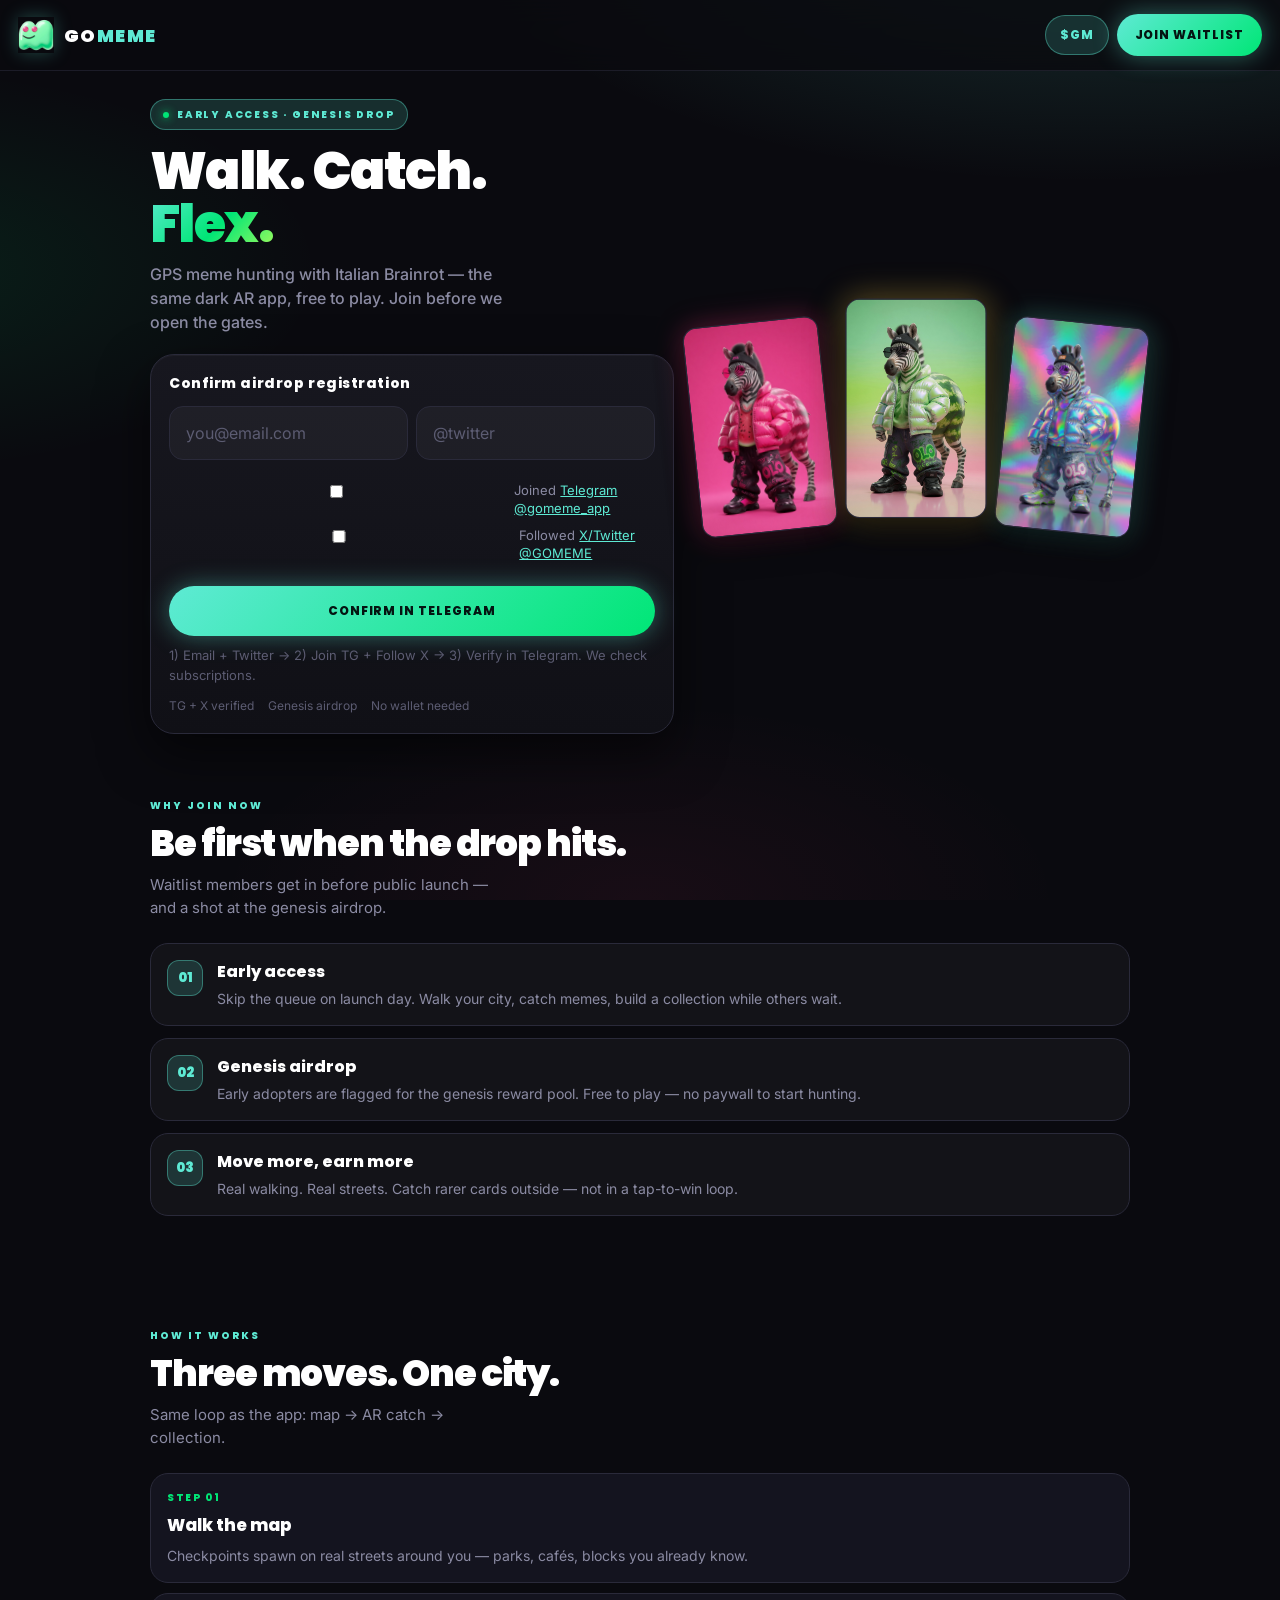
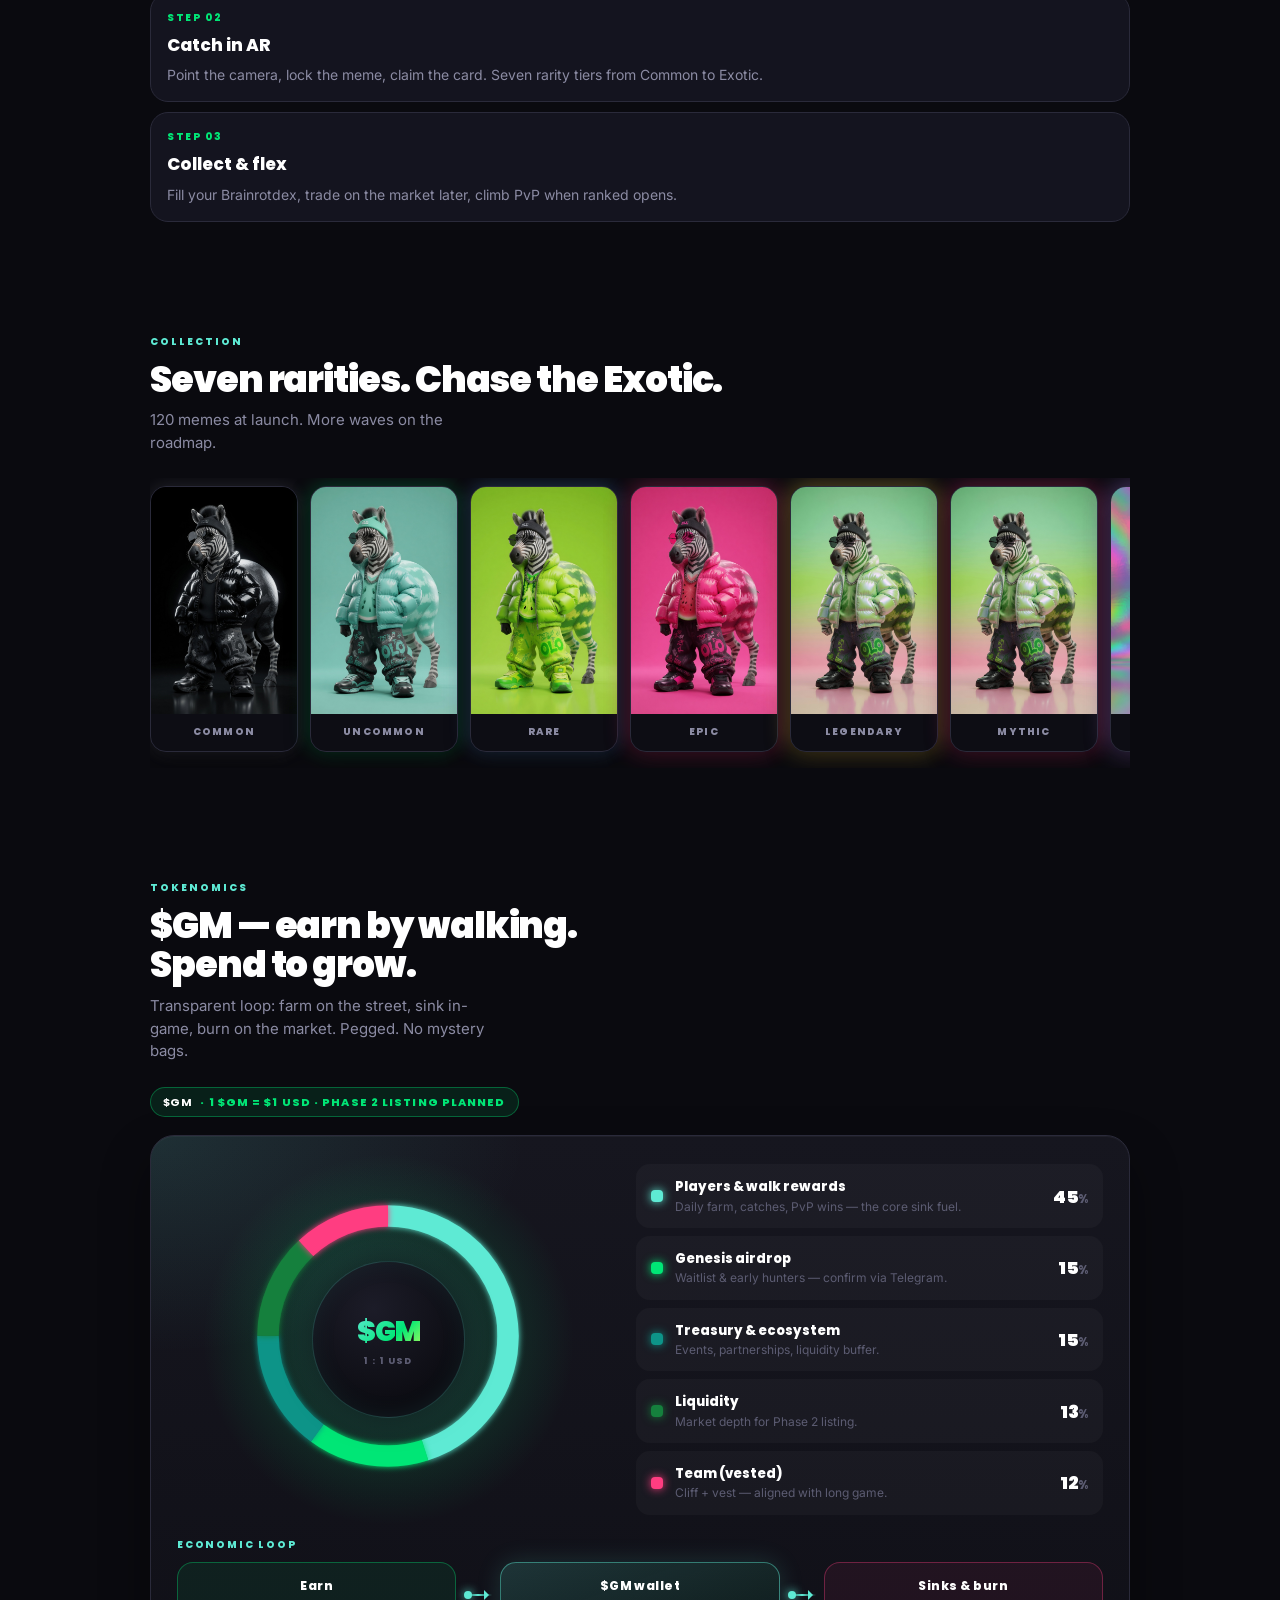
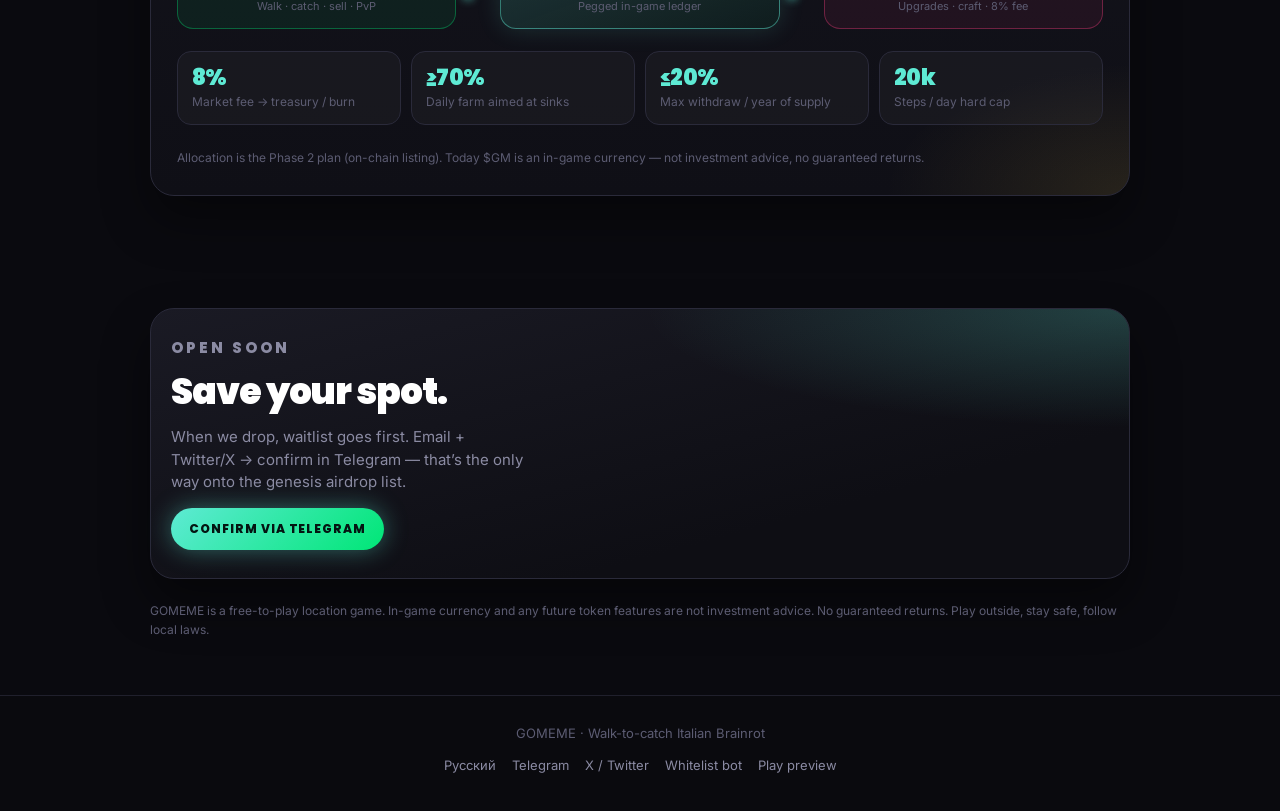
==== index.html @ 0550caac "Tokenomics section: $GM donut + earn→burn flow animations." ====
<!DOCTYPE html>
<html lang="en">
<head>
  <meta charset="UTF-8" />
  <meta name="viewport" content="width=device-width, initial-scale=1, viewport-fit=cover" />
  <title>GOMEME — Early Access Waitlist</title>
  <meta name="description" content="Walk your city. Catch Italian Brainrot memes in AR. Join the GOMEME waitlist for early access and the genesis airdrop." />
  <meta property="og:title" content="GOMEME — Early Access Waitlist" />
  <meta property="og:description" content="GPS meme hunting. Free to play. Join the waitlist before drop." />
  <meta property="og:type" content="website" />
  <meta name="theme-color" content="#0A0A0F" />
  <link rel="icon" href="official/favicon.ico?v=10" sizes="any" />
  <link rel="icon" type="image/png" href="official/favicon-192.png?v=10" sizes="192x192" />
  <link rel="apple-touch-icon" href="official/apple-touch-icon.png?v=10" sizes="180x180" />
  <link rel="preconnect" href="https://fonts.googleapis.com" />
  <link rel="preconnect" href="https://fonts.gstatic.com" crossorigin />
  <link href="https://fonts.googleapis.com/css2?family=Poppins:wght@600;700;800;900&family=Inter:wght@400;500;600;700&display=swap" rel="stylesheet" />
  <style>
    :root {
      --bg: #0a0a0f;
      --bg-elev: #131318;
      --card: #14141f;
      --border: #2a2a3a;
      --text: #ffffff;
      --muted: #8b8ba3;
      --dim: #5c5c72;
      --mint: #5eead4;
      --mint-soft: rgba(94, 234, 212, 0.16);
      --mint-line: rgba(94, 234, 212, 0.38);
      --lime: #00e676;
      --pink: #ff3d81; /* только мелкий акцент, не UI */
      --gold: #ffd24a;
      --lime-bright: #b2ff59;
      --font-display: "Poppins", system-ui, sans-serif;
      --font: "Inter", system-ui, sans-serif;
      --radius: 18px;
      --radius-lg: 24px;
      --safe-b: env(safe-area-inset-bottom, 0px);
    }

    *, *::before, *::after { box-sizing: border-box; margin: 0; padding: 0; }
    html { scroll-behavior: smooth; }
    body {
      font-family: var(--font);
      background: var(--bg);
      color: var(--text);
      line-height: 1.5;
      -webkit-font-smoothing: antialiased;
      overflow-x: hidden;
      min-height: 100svh;
    }
    a { color: inherit; text-decoration: none; }
    img { display: block; max-width: 100%; }
    button, input { font: inherit; }

    /* ambient app glow — как в map/reveal */
    .atmosphere {
      position: fixed;
      inset: 0;
      z-index: 0;
      pointer-events: none;
      background:
        radial-gradient(ellipse 90% 55% at 85% -10%, rgba(94, 234, 212, 0.18), transparent 55%),
        radial-gradient(ellipse 70% 45% at -10% 30%, rgba(0, 230, 118, 0.10), transparent 50%),
        radial-gradient(ellipse 60% 40% at 50% 100%, rgba(255, 61, 129, 0.06), transparent 55%),
        var(--bg);
    }
    .wrap { position: relative; z-index: 1; }

    /* —— Nav (app HUD) —— */
    .nav {
      position: sticky;
      top: 0;
      z-index: 40;
      display: flex;
      align-items: center;
      justify-content: space-between;
      gap: 12px;
      padding: 14px 18px;
      padding-top: max(14px, env(safe-area-inset-top));
      background: rgba(10, 10, 15, 0.82);
      backdrop-filter: blur(16px);
      -webkit-backdrop-filter: blur(16px);
      border-bottom: 1px solid rgba(42, 42, 58, 0.6);
    }
    .brand {
      display: flex;
      align-items: center;
      gap: 10px;
      min-width: 0;
    }
    .brand img {
      width: 36px;
      height: 36px;
      /* organic mascot — no rounded-rect plate / black frame */
      border-radius: 0;
      background: transparent;
      box-shadow: 0 0 18px rgba(94, 234, 212, 0.28);
    }
    .brand-name {
      font-family: var(--font-display);
      font-weight: 900;
      font-size: 18px;
      letter-spacing: 0.08em;
      text-transform: uppercase;
    }
    .brand-name span { color: var(--mint); }
    .btn {
      display: inline-flex;
      align-items: center;
      justify-content: center;
      font-family: var(--font-display);
      font-weight: 800;
      font-size: 12px;
      letter-spacing: 0.08em;
      text-transform: uppercase;
      color: #041512;
      background: linear-gradient(135deg, #5eead4 0%, #00e676 100%);
      border: 0;
      border-radius: 999px;
      padding: 12px 18px;
      white-space: nowrap;
      cursor: pointer;
      box-shadow: 0 0 24px rgba(94, 234, 212, 0.4);
      transition: transform 0.2s ease, filter 0.2s ease, box-shadow 0.2s ease;
    }
    .btn:hover { transform: translateY(-1px); filter: brightness(1.06); box-shadow: 0 0 32px rgba(94, 234, 212, 0.55); }
    .btn:disabled { opacity: 0.55; cursor: wait; transform: none; }
    .btn-ghost {
      background: var(--mint-soft);
      color: var(--mint);
      border: 1px solid var(--mint-line);
      box-shadow: none;
    }

    /* —— Hero —— */
    .hero {
      width: min(720px, calc(100% - 32px));
      margin: 0 auto;
      padding: 28px 0 8px;
      display: grid;
      gap: 22px;
    }
    .chip {
      display: inline-flex;
      align-items: center;
      gap: 8px;
      width: fit-content;
      font-family: var(--font-display);
      font-size: 10px;
      font-weight: 800;
      letter-spacing: 0.18em;
      text-transform: uppercase;
      color: var(--mint);
      background: var(--mint-soft);
      border: 1px solid var(--mint-line);
      border-radius: 999px;
      padding: 7px 12px;
    }
    .chip::before {
      content: "";
      width: 6px;
      height: 6px;
      border-radius: 50%;
      background: var(--lime);
      box-shadow: 0 0 8px var(--lime);
    }
    .hero h1 {
      font-family: var(--font-display);
      font-weight: 900;
      font-size: clamp(34px, 9vw, 52px);
      line-height: 1.02;
      letter-spacing: -0.03em;
    }
    .hero h1 em {
      font-style: normal;
      background: linear-gradient(135deg, #5eead4, #00e676 55%, #b2ff59);
      -webkit-background-clip: text;
      background-clip: text;
      color: transparent;
    }
    .hero-lead {
      color: var(--muted);
      font-size: 16px;
      max-width: 36ch;
      font-weight: 500;
    }

    /* waitlist sheet — как модалка в приложении */
    .sheet {
      background: linear-gradient(180deg, #17171f 0%, #101016 100%);
      border: 1px solid var(--border);
      border-radius: var(--radius-lg);
      padding: 18px;
      box-shadow:
        0 20px 50px rgba(0, 0, 0, 0.55),
        inset 0 1px 0 rgba(255, 255, 255, 0.04);
    }
    .sheet-title {
      font-family: var(--font-display);
      font-weight: 800;
      font-size: 14px;
      letter-spacing: 0.04em;
      margin-bottom: 12px;
    }
    .waitlist { display: grid; gap: 10px; }
    .waitlist-row {
      display: grid;
      grid-template-columns: 1fr auto;
      gap: 8px;
    }
    .waitlist input {
      width: 100%;
      background: rgba(255, 255, 255, 0.04);
      border: 1px solid var(--border);
      color: var(--text);
      border-radius: 14px;
      padding: 14px 16px;
      outline: 0;
      transition: border-color 0.2s ease, background 0.2s ease;
    }
    .waitlist input::placeholder { color: var(--dim); }
    .waitlist input:focus {
      border-color: var(--mint-line);
      background: rgba(94, 234, 212, 0.06);
    }
    .extra-fields {
      display: grid;
      grid-template-columns: 1fr 1fr;
      gap: 8px;
    }
    .waitlist-meta {
      display: flex;
      flex-wrap: wrap;
      gap: 10px 14px;
      font-size: 12px;
      color: var(--dim);
      margin-top: 2px;
    }
    .waitlist-meta strong { color: var(--text); font-weight: 700; }
    .waitlist-note {
      font-size: 13px;
      color: var(--dim);
      min-height: 1.2em;
    }
    .waitlist-note.ok { color: var(--lime); }
    .waitlist-note.err { color: #ff6b8a; }

    /* floating rarity cards — визуальный якорь продукта */
    .fan {
      display: grid;
      grid-template-columns: repeat(3, 1fr);
      gap: 10px;
      margin-top: 6px;
      perspective: 900px;
    }
    .fan figure {
      margin: 0;
      border-radius: 14px;
      overflow: hidden;
      background: var(--card);
      border: 1px solid var(--border);
      transform-origin: center bottom;
      animation: floatCard 5.5s ease-in-out infinite;
    }
    .fan figure:nth-child(1) {
      transform: rotate(-6deg) translateY(10px);
      box-shadow: 0 12px 28px rgba(0, 0, 0, 0.5), 0 0 28px rgba(255, 61, 129, 0.35);
      animation-delay: 0s;
    }
    .fan figure:nth-child(2) {
      transform: rotate(0deg) translateY(-4px) scale(1.04);
      z-index: 2;
      box-shadow: 0 16px 36px rgba(0, 0, 0, 0.55), 0 0 32px rgba(255, 210, 74, 0.4);
      animation-delay: 0.4s;
    }
    .fan figure:nth-child(3) {
      transform: rotate(6deg) translateY(10px);
      box-shadow: 0 12px 28px rgba(0, 0, 0, 0.5), 0 0 28px rgba(94, 234, 212, 0.3);
      animation-delay: 0.8s;
    }
    .fan img { width: 100%; aspect-ratio: 9 / 14; object-fit: cover; }
    @keyframes floatCard {
      0%, 100% { translate: 0 0; }
      50% { translate: 0 -6px; }
    }

    /* —— Sections —— */
    .section {
      width: min(720px, calc(100% - 32px));
      margin: 0 auto;
      padding: 56px 0;
    }
    .section-label {
      font-family: var(--font-display);
      font-size: 10px;
      font-weight: 800;
      letter-spacing: 0.2em;
      text-transform: uppercase;
      color: var(--mint);
      margin-bottom: 12px;
    }
    .section h2 {
      font-family: var(--font-display);
      font-weight: 900;
      font-size: clamp(26px, 6.5vw, 36px);
      letter-spacing: -0.03em;
      line-height: 1.08;
      margin-bottom: 10px;
    }
    .section-lead {
      color: var(--muted);
      font-size: 15px;
      max-width: 40ch;
      margin-bottom: 24px;
    }

    .tiles {
      display: grid;
      gap: 12px;
    }
    .tile {
      display: grid;
      grid-template-columns: auto 1fr;
      gap: 14px;
      align-items: start;
      padding: 16px;
      background: var(--bg-elev);
      border: 1px solid var(--border);
      border-radius: var(--radius);
      opacity: 0;
      transform: translateY(14px);
      transition: opacity 0.55s ease, transform 0.55s ease;
    }
    .tile.in { opacity: 1; transform: none; }
    .tile-n {
      width: 36px;
      height: 36px;
      border-radius: 12px;
      display: grid;
      place-items: center;
      font-family: var(--font-display);
      font-weight: 900;
      font-size: 13px;
      color: var(--mint);
      background: var(--mint-soft);
      border: 1px solid var(--mint-line);
    }
    .tile h3 {
      font-family: var(--font-display);
      font-size: 16px;
      font-weight: 800;
      margin-bottom: 4px;
    }
    .tile p { color: var(--muted); font-size: 14px; }

    .loop {
      display: grid;
      gap: 10px;
    }
    .loop-step {
      padding: 16px;
      background: var(--card);
      border: 1px solid var(--border);
      border-radius: var(--radius);
    }
    .loop-step .n {
      display: block;
      font-family: var(--font-display);
      font-size: 10px;
      font-weight: 800;
      letter-spacing: 0.16em;
      text-transform: uppercase;
      color: var(--lime);
      margin-bottom: 8px;
    }
    .loop-step h3 {
      font-family: var(--font-display);
      font-size: 17px;
      font-weight: 800;
      margin-bottom: 6px;
    }
    .loop-step p { color: var(--muted); font-size: 14px; }

    .rarity {
      display: flex;
      gap: 12px;
      overflow-x: auto;
      scroll-snap-type: x mandatory;
      padding: 8px 2px 16px;
      -webkit-overflow-scrolling: touch;
      scrollbar-width: none;
    }
    .rarity::-webkit-scrollbar { display: none; }
    .rarity figure {
      flex: 0 0 148px;
      margin: 0;
      scroll-snap-align: start;
      border-radius: 16px;
      overflow: hidden;
      background: var(--card);
      border: 1px solid var(--border);
    }
    .rarity figure[data-r="common"] { box-shadow: 0 10px 24px rgba(0,0,0,0.4), 0 0 18px rgba(160,160,175,0.2); }
    .rarity figure[data-r="uncommon"] { box-shadow: 0 10px 24px rgba(0,0,0,0.4), 0 0 20px rgba(0,230,118,0.28); }
    .rarity figure[data-r="rare"] { box-shadow: 0 10px 24px rgba(0,0,0,0.4), 0 0 20px rgba(96,165,250,0.3); }
    .rarity figure[data-r="epic"] { box-shadow: 0 10px 24px rgba(0,0,0,0.4), 0 0 24px rgba(255,61,129,0.4); }
    .rarity figure[data-r="legendary"] { box-shadow: 0 10px 24px rgba(0,0,0,0.4), 0 0 24px rgba(255,210,74,0.42); }
    .rarity figure[data-r="mythic"] { box-shadow: 0 10px 24px rgba(0,0,0,0.4), 0 0 24px rgba(255,61,129,0.4); }
    .rarity figure[data-r="exotic"] { box-shadow: 0 10px 24px rgba(0,0,0,0.4), 0 0 26px rgba(192,132,252,0.45); }
    .rarity img { width: 100%; aspect-ratio: 9 / 14; object-fit: cover; }
    .rarity figcaption {
      text-align: center;
      padding: 10px 8px 12px;
      font-family: var(--font-display);
      font-size: 10px;
      font-weight: 800;
      letter-spacing: 0.12em;
      text-transform: uppercase;
      color: var(--muted);
      background: rgba(0, 0, 0, 0.35);
    }

    /* —— Tokenomics —— */
    .tk-peg {
      display: inline-flex; align-items: center; gap: 8px;
      font-family: var(--font-display); font-size: 11px; font-weight: 800;
      letter-spacing: 0.1em; text-transform: uppercase;
      color: var(--lime); background: rgba(0, 230, 118, 0.1);
      border: 1px solid rgba(0, 230, 118, 0.35); border-radius: 999px;
      padding: 6px 12px; margin-bottom: 18px;
    }
    .tk-peg strong { color: var(--text); letter-spacing: 0.04em; }
    .tk-board {
      display: grid; gap: 22px;
      padding: 22px 18px;
      background:
        radial-gradient(ellipse 70% 60% at 0% 0%, rgba(94, 234, 212, 0.12), transparent 55%),
        radial-gradient(ellipse 50% 40% at 100% 100%, rgba(255, 210, 74, 0.1), transparent 50%),
        linear-gradient(180deg, #16161f 0%, #0f0f16 100%);
      border: 1px solid var(--border); border-radius: var(--radius-lg);
      box-shadow: 0 24px 48px rgba(0,0,0,0.4), inset 0 1px 0 rgba(255,255,255,0.04);
      overflow: visible;
    }
    .tk-split {
      display: grid; gap: 28px; align-items: center;
    }
    .tk-donut-wrap {
      position: relative; width: min(320px, 78vw); aspect-ratio: 1;
      margin: 0 auto; overflow: visible;
    }
    /* Круглое свечение — не CSS filter (он даёт квадратный bbox) */
    .tk-donut-wrap::before {
      content: "";
      position: absolute;
      inset: -8%;
      border-radius: 50%;
      background: radial-gradient(circle, rgba(94, 234, 212, 0.28) 0%, rgba(0, 230, 118, 0.12) 42%, transparent 70%);
      pointer-events: none; z-index: 0;
    }
    .tk-donut-wrap svg {
      position: relative; z-index: 1;
      width: 100%; height: 100%;
      transform: rotate(-90deg);
      overflow: visible;
    }
    .tk-ring {
      fill: none; stroke-width: 16; stroke-linecap: butt;
      stroke-dasharray: 0 565.5;
      transition: stroke-dasharray 1.1s cubic-bezier(0.22, 1, 0.36, 1), stroke-dashoffset 1.1s cubic-bezier(0.22, 1, 0.36, 1), opacity 0.25s ease;
    }
    .tk-board.in .tk-ring { /* filled via JS */ }
    .tk-track { fill: none; stroke: rgba(255,255,255,0.06); stroke-width: 16; }
    .tk-hub {
      position: absolute; inset: 26%;
      z-index: 2;
      display: grid; place-items: center; text-align: center;
      border-radius: 50%;
      background: radial-gradient(circle at 40% 30%, #1c1c28, #0c0c12 70%);
      border: 1px solid rgba(94, 234, 212, 0.22);
      box-shadow: inset 0 0 24px rgba(94, 234, 212, 0.08), 0 0 32px rgba(0,0,0,0.45);
      animation: tkPulse 3.2s ease-in-out infinite;
    }
    .tk-hub .sym {
      font-family: var(--font-display); font-weight: 900; font-size: 28px;
      letter-spacing: -0.03em;
      background: linear-gradient(135deg, #5eead4, #00e676 60%, #b2ff59);
      -webkit-background-clip: text; background-clip: text; color: transparent;
    }
    .tk-hub .sub {
      font-family: var(--font-display); font-size: 9px; font-weight: 800;
      letter-spacing: 0.16em; text-transform: uppercase; color: var(--dim); margin-top: 2px;
    }
    @keyframes tkPulse {
      0%, 100% { box-shadow: inset 0 0 24px rgba(94, 234, 212, 0.08), 0 0 28px rgba(94, 234, 212, 0.12); }
      50% { box-shadow: inset 0 0 28px rgba(94, 234, 212, 0.14), 0 0 40px rgba(94, 234, 212, 0.28); }
    }
    .tk-legend { list-style: none; display: grid; gap: 8px; margin: 0; padding: 0; }
    .tk-leg {
      display: grid; grid-template-columns: 12px 1fr auto; gap: 12px; align-items: center;
      padding: 12px 14px; border-radius: 14px;
      background: rgba(255,255,255,0.03); border: 1px solid transparent;
      cursor: default; opacity: 0; transform: translateX(12px);
      transition: opacity 0.5s ease, transform 0.5s ease, border-color 0.2s ease, background 0.2s ease;
    }
    .tk-board.in .tk-leg { opacity: 1; transform: none; }
    .tk-leg:hover, .tk-leg.active {
      background: rgba(94, 234, 212, 0.06); border-color: rgba(94, 234, 212, 0.25);
    }
    .tk-dot { width: 12px; height: 12px; border-radius: 4px; box-shadow: 0 0 10px currentColor; }
    .tk-leg h4 {
      font-family: var(--font-display); font-size: 13px; font-weight: 800; margin: 0 0 2px;
    }
    .tk-leg p { margin: 0; font-size: 12px; color: var(--dim); line-height: 1.35; }
    .tk-pct {
      font-family: var(--font-display); font-weight: 900; font-size: 18px;
      letter-spacing: -0.02em; color: var(--text); min-width: 3.2ch; text-align: right;
    }
    .tk-pct span { color: var(--dim); font-size: 12px; font-weight: 700; }

    .tk-flow {
      display: grid; gap: 10px;
      opacity: 0; transform: translateY(16px);
      transition: opacity 0.6s ease 0.15s, transform 0.6s ease 0.15s;
    }
    .tk-board.in .tk-flow { opacity: 1; transform: none; }
    .tk-flow-label {
      font-family: var(--font-display); font-size: 10px; font-weight: 800;
      letter-spacing: 0.18em; text-transform: uppercase; color: var(--mint);
    }
    .tk-pipeline {
      display: grid; grid-template-columns: 1fr auto 1fr auto 1fr; gap: 8px; align-items: stretch;
    }
    .tk-node {
      position: relative; overflow: hidden;
      padding: 14px 12px; border-radius: 16px; text-align: center;
      background: rgba(255,255,255,0.03); border: 1px solid var(--border);
    }
    .tk-node.earn { border-color: rgba(0, 230, 118, 0.35); background: rgba(0, 230, 118, 0.07); }
    .tk-node.token {
      border-color: rgba(94, 234, 212, 0.45);
      background: linear-gradient(160deg, rgba(94, 234, 212, 0.16), rgba(0, 230, 118, 0.06));
      box-shadow: 0 0 24px rgba(94, 234, 212, 0.15);
    }
    .tk-node.sink { border-color: rgba(255, 61, 129, 0.35); background: rgba(255, 61, 129, 0.07); }
    .tk-node h4 {
      font-family: var(--font-display); font-size: 12px; font-weight: 800;
      letter-spacing: 0.04em; margin-bottom: 4px;
    }
    .tk-node p { font-size: 11px; color: var(--dim); line-height: 1.35; margin: 0; }
    .tk-arrow {
      align-self: center; width: 28px; height: 2px;
      background: linear-gradient(90deg, transparent, var(--mint), transparent);
      position: relative; overflow: visible;
    }
    .tk-arrow::after {
      content: ""; position: absolute; right: -2px; top: 50%; transform: translateY(-50%);
      border: 5px solid transparent; border-left-color: var(--mint);
    }
    .tk-arrow::before {
      content: ""; position: absolute; left: 0; top: 50%; width: 8px; height: 8px;
      margin-top: -4px; border-radius: 50%; background: var(--mint);
      box-shadow: 0 0 10px var(--mint);
      animation: tkDash 1.6s linear infinite;
    }
    @keyframes tkDash {
      0% { left: 0; opacity: 0; }
      20% { opacity: 1; }
      100% { left: calc(100% - 4px); opacity: 0; }
    }

    .tk-metrics {
      display: grid; grid-template-columns: repeat(2, 1fr); gap: 10px;
      opacity: 0; transform: translateY(14px);
      transition: opacity 0.55s ease 0.25s, transform 0.55s ease 0.25s;
    }
    .tk-board.in .tk-metrics { opacity: 1; transform: none; }
    .tk-metric {
      padding: 14px; border-radius: 14px;
      background: rgba(255,255,255,0.03); border: 1px solid var(--border);
    }
    .tk-metric .v {
      font-family: var(--font-display); font-weight: 900; font-size: 22px;
      letter-spacing: -0.03em; color: var(--mint); line-height: 1.1;
    }
    .tk-metric .k {
      font-size: 12px; color: var(--dim); margin-top: 4px; line-height: 1.35;
    }
    .tk-note {
      font-size: 12px; color: var(--dim); line-height: 1.5; margin-top: 2px;
    }

    @media (min-width: 720px) {
      .tk-split { grid-template-columns: 0.95fr 1.05fr; gap: 36px; }
      .tk-metrics { grid-template-columns: repeat(4, 1fr); }
      .tk-board { padding: 28px 26px; }
    }
    @media (max-width: 520px) {
      .tk-pipeline { grid-template-columns: 1fr; gap: 6px; }
      .tk-arrow {
        width: 2px; height: 22px; margin: 0 auto;
        background: linear-gradient(180deg, transparent, var(--mint), transparent);
      }
      .tk-arrow::after {
        right: 50%; top: auto; bottom: -2px; transform: translateX(50%);
        border: 5px solid transparent; border-top-color: var(--mint); border-left-color: transparent;
      }
      .tk-arrow::before { animation: tkDashV 1.6s linear infinite; left: 50%; margin-left: -4px; top: 0; }
    }
    @keyframes tkDashV {
      0% { top: 0; opacity: 0; }
      20% { opacity: 1; }
      100% { top: calc(100% - 4px); opacity: 0; }
    }

    .drop {
      border-radius: var(--radius-lg);
      padding: 28px 20px;
      background:
        radial-gradient(ellipse 90% 80% at 100% 0%, rgba(94, 234, 212, 0.22), transparent 55%),
        linear-gradient(165deg, #1a1a24, #0e0e14 72%);
      border: 1px solid var(--border);
      box-shadow: 0 24px 48px rgba(0, 0, 0, 0.45);
      display: grid;
      gap: 14px;
    }
    .drop h2 { margin-bottom: 0; }
    .drop p { color: var(--muted); font-size: 15px; max-width: 40ch; }

    .legal {
      color: var(--dim);
      font-size: 12px;
      line-height: 1.6;
      margin-top: 22px;
    }

    footer {
      border-top: 1px solid rgba(42, 42, 58, 0.7);
      padding: 28px 20px calc(36px + var(--safe-b));
      text-align: center;
      color: var(--dim);
      font-size: 13px;
      background: rgba(10, 10, 15, 0.9);
    }
    footer a { color: var(--muted); }
    footer a:hover { color: var(--mint); }
    footer .row {
      margin-top: 12px;
      display: flex;
      gap: 16px;
      justify-content: center;
      flex-wrap: wrap;
    }

    @media (max-width: 560px) {
      .waitlist-row { grid-template-columns: 1fr; }
      .waitlist-row .btn { height: 50px; }
      .extra-fields { grid-template-columns: 1fr; }
      .fan { gap: 8px; }
    }
    @media (min-width: 860px) {
      .hero, .section { width: min(980px, calc(100% - 48px)); }
      .hero-grid {
        display: grid;
        grid-template-columns: 1.1fr 0.9fr;
        gap: 28px;
        align-items: center;
      }
      .fan { margin-top: 0; }
    }
  </style>
</head>
<body>
  <div class="atmosphere" aria-hidden="true"></div>
  <div class="wrap">
    <nav class="nav" aria-label="Primary">
      <a class="brand" href="#">
        <img src="official/logo-1-mint-96.png?v=11" width="36" height="36" alt="" />
        <span class="brand-name">GO<span>MEME</span></span>
      </a>
      <div style="display:flex;gap:8px;align-items:center">
        <a class="btn btn-ghost" href="#tokenomics" style="padding:10px 14px">$GM</a>
        <a class="btn" href="#waitlist">Join waitlist</a>
      </div>
    </nav>

    <header class="hero" id="waitlist">
      <div class="hero-grid">
        <div>
          <p class="chip">Early access · Genesis drop</p>
          <h1 style="margin-top:14px">Walk. Catch.<br /><em>Flex.</em></h1>
          <p class="hero-lead" style="margin-top:12px">
            GPS meme hunting with Italian Brainrot — the same dark AR app, free to play. Join before we open the gates.
          </p>

          <div class="sheet" style="margin-top:20px">
            <p class="sheet-title">Confirm airdrop registration</p>
            <form class="waitlist" id="waitlist-form" novalidate>
              <div class="extra-fields">
                <label class="sr-only" for="email" style="position:absolute;left:-9999px">Email</label>
                <input id="email" name="email" type="email" required autocomplete="email" placeholder="you@email.com" />
                <label class="sr-only" for="twitter" style="position:absolute;left:-9999px">Twitter / X</label>
                <input id="twitter" name="twitter" type="text" required autocomplete="username" inputmode="text" placeholder="@twitter" />
              </div>
              <div class="social-gates" style="display:grid;gap:10px;margin-top:12px">
                <label style="display:flex;align-items:flex-start;gap:10px;font-size:13px;color:var(--muted);cursor:pointer;line-height:1.35">
                  <input id="gate-tg" type="checkbox" required style="margin-top:3px;accent-color:var(--mint)" />
                  <span>Joined <a href="https://t.me/gomeme_app" target="_blank" rel="noopener" style="color:var(--mint);text-decoration:underline">Telegram @gomeme_app</a></span>
                </label>
                <label style="display:flex;align-items:flex-start;gap:10px;font-size:13px;color:var(--muted);cursor:pointer;line-height:1.35">
                  <input id="gate-x" type="checkbox" required style="margin-top:3px;accent-color:var(--mint)" />
                  <span>Followed <a href="https://x.com/intent/follow?screen_name=GOMEME" target="_blank" rel="noopener" style="color:var(--mint);text-decoration:underline">X/Twitter @GOMEME</a></span>
                </label>
              </div>
              <button class="btn" type="submit" id="submit-btn" style="width:100%;height:50px;margin-top:14px">Confirm in Telegram</button>
              <p class="waitlist-note" id="form-note" role="status">1) Email + Twitter → 2) Join TG + Follow X → 3) Verify in Telegram. We check subscriptions.</p>
              <div class="waitlist-meta">
                <span>TG + X verified</span>
                <span>Genesis airdrop</span>
                <span>No wallet needed</span>
              </div>
            </form>
          </div>
        </div>

        <div class="fan" aria-hidden="true">
          <figure><img src="cards/epic.jpg" alt="" /></figure>
          <figure><img src="cards/legendary.jpg" alt="" /></figure>
          <figure><img src="cards/exotic.jpg" alt="" /></figure>
        </div>
      </div>
    </header>

    <main>
      <section class="section" id="why">
        <p class="section-label">Why join now</p>
        <h2>Be first when the drop hits.</h2>
        <p class="section-lead">Waitlist members get in before public launch — and a shot at the genesis airdrop.</p>
        <div class="tiles">
          <article class="tile">
            <span class="tile-n">01</span>
            <div>
              <h3>Early access</h3>
              <p>Skip the queue on launch day. Walk your city, catch memes, build a collection while others wait.</p>
            </div>
          </article>
          <article class="tile">
            <span class="tile-n">02</span>
            <div>
              <h3>Genesis airdrop</h3>
              <p>Early adopters are flagged for the genesis reward pool. Free to play — no paywall to start hunting.</p>
            </div>
          </article>
          <article class="tile">
            <span class="tile-n">03</span>
            <div>
              <h3>Move more, earn more</h3>
              <p>Real walking. Real streets. Catch rarer cards outside — not in a tap-to-win loop.</p>
            </div>
          </article>
        </div>
      </section>

      <section class="section" id="play">
        <p class="section-label">How it works</p>
        <h2>Three moves. One city.</h2>
        <p class="section-lead">Same loop as the app: map → AR catch → collection.</p>
        <div class="loop">
          <div class="loop-step">
            <span class="n">Step 01</span>
            <h3>Walk the map</h3>
            <p>Checkpoints spawn on real streets around you — parks, cafés, blocks you already know.</p>
          </div>
          <div class="loop-step">
            <span class="n">Step 02</span>
            <h3>Catch in AR</h3>
            <p>Point the camera, lock the meme, claim the card. Seven rarity tiers from Common to Exotic.</p>
          </div>
          <div class="loop-step">
            <span class="n">Step 03</span>
            <h3>Collect &amp; flex</h3>
            <p>Fill your Brainrotdex, trade on the market later, climb PvP when ranked opens.</p>
          </div>
        </div>
      </section>

      <section class="section" id="rarity">
        <p class="section-label">Collection</p>
        <h2>Seven rarities. Chase the Exotic.</h2>
        <p class="section-lead">120 memes at launch. More waves on the roadmap.</p>
        <div class="rarity" aria-label="Rarity card previews">
          <figure data-r="common"><img src="cards/common.jpg" alt="Common" loading="lazy" /><figcaption>Common</figcaption></figure>
          <figure data-r="uncommon"><img src="cards/uncommon.jpg" alt="Uncommon" loading="lazy" /><figcaption>Uncommon</figcaption></figure>
          <figure data-r="rare"><img src="cards/rare.jpg" alt="Rare" loading="lazy" /><figcaption>Rare</figcaption></figure>
          <figure data-r="epic"><img src="cards/epic.jpg" alt="Epic" loading="lazy" /><figcaption>Epic</figcaption></figure>
          <figure data-r="legendary"><img src="cards/legendary.jpg" alt="Legendary" loading="lazy" /><figcaption>Legendary</figcaption></figure>
          <figure data-r="mythic"><img src="cards/mythic.jpg" alt="Mythic" loading="lazy" /><figcaption>Mythic</figcaption></figure>
          <figure data-r="exotic"><img src="cards/exotic.jpg" alt="Exotic" loading="lazy" /><figcaption>Exotic</figcaption></figure>
        </div>
      </section>

      <section class="section" id="tokenomics">
        <p class="section-label">Tokenomics</p>
        <h2>$GM — earn by walking.<br />Spend to grow.</h2>
        <p class="section-lead">Transparent loop: farm on the street, sink in-game, burn on the market. Pegged. No mystery bags.</p>
        <p class="tk-peg"><strong>$GM</strong> · 1 $GM = $1 USD · Phase&nbsp;2 listing planned</p>

        <div class="tk-board" id="tk-board" data-tk>
          <div class="tk-split">
            <div class="tk-donut-wrap" aria-hidden="true">
              <svg viewBox="0 0 240 240" role="img">
                <defs>
                  <filter id="tkRingGlow" x="-40%" y="-40%" width="180%" height="180%" color-interpolation-filters="sRGB">
                    <feGaussianBlur in="SourceGraphic" stdDeviation="2.2" result="b" />
                    <feMerge>
                      <feMergeNode in="b" />
                      <feMergeNode in="SourceGraphic" />
                    </feMerge>
                  </filter>
                </defs>
                <circle class="tk-track" cx="120" cy="120" r="90" />
                <!-- circumference ≈ 565.48 · brand palette only -->
                <circle class="tk-ring" data-pct="45" data-color="#5eead4" cx="120" cy="120" r="90" stroke="#5eead4" filter="url(#tkRingGlow)" />
                <circle class="tk-ring" data-pct="15" data-color="#00e676" cx="120" cy="120" r="90" stroke="#00e676" filter="url(#tkRingGlow)" />
                <circle class="tk-ring" data-pct="15" data-color="#0d9488" cx="120" cy="120" r="90" stroke="#0d9488" filter="url(#tkRingGlow)" />
                <circle class="tk-ring" data-pct="13" data-color="#15803d" cx="120" cy="120" r="90" stroke="#15803d" filter="url(#tkRingGlow)" />
                <circle class="tk-ring" data-pct="12" data-color="#ff3d81" cx="120" cy="120" r="90" stroke="#ff3d81" filter="url(#tkRingGlow)" />
              </svg>
              <div class="tk-hub">
                <div>
                  <div class="sym">$GM</div>
                  <div class="sub">1 : 1 USD</div>
                </div>
              </div>
            </div>

            <ul class="tk-legend" aria-label="Planned $GM allocation">
              <li class="tk-leg" data-i="0" style="transition-delay:0.05s">
                <span class="tk-dot" style="background:#5eead4;color:#5eead4"></span>
                <div>
                  <h4>Players &amp; walk rewards</h4>
                  <p>Daily farm, catches, PvP wins — the core sink fuel.</p>
                </div>
                <div class="tk-pct" data-count="45">0<span>%</span></div>
              </li>
              <li class="tk-leg" data-i="1" style="transition-delay:0.12s">
                <span class="tk-dot" style="background:#00e676;color:#00e676"></span>
                <div>
                  <h4>Genesis airdrop</h4>
                  <p>Waitlist &amp; early hunters — confirm via Telegram.</p>
                </div>
                <div class="tk-pct" data-count="15">0<span>%</span></div>
              </li>
              <li class="tk-leg" data-i="2" style="transition-delay:0.19s">
                <span class="tk-dot" style="background:#0d9488;color:#0d9488"></span>
                <div>
                  <h4>Treasury &amp; ecosystem</h4>
                  <p>Events, partnerships, liquidity buffer.</p>
                </div>
                <div class="tk-pct" data-count="15">0<span>%</span></div>
              </li>
              <li class="tk-leg" data-i="3" style="transition-delay:0.26s">
                <span class="tk-dot" style="background:#15803d;color:#15803d"></span>
                <div>
                  <h4>Liquidity</h4>
                  <p>Market depth for Phase&nbsp;2 listing.</p>
                </div>
                <div class="tk-pct" data-count="13">0<span>%</span></div>
              </li>
              <li class="tk-leg" data-i="4" style="transition-delay:0.33s">
                <span class="tk-dot" style="background:#ff3d81;color:#ff3d81"></span>
                <div>
                  <h4>Team (vested)</h4>
                  <p>Cliff + vest — aligned with long game.</p>
                </div>
                <div class="tk-pct" data-count="12">0<span>%</span></div>
              </li>
            </ul>
          </div>

          <div class="tk-flow">
            <p class="tk-flow-label">Economic loop</p>
            <div class="tk-pipeline" aria-label="Earn spend burn loop">
              <div class="tk-node earn">
                <h4>Earn</h4>
                <p>Walk · catch · sell · PvP</p>
              </div>
              <div class="tk-arrow" aria-hidden="true"></div>
              <div class="tk-node token">
                <h4>$GM wallet</h4>
                <p>Pegged in-game ledger</p>
              </div>
              <div class="tk-arrow" aria-hidden="true"></div>
              <div class="tk-node sink">
                <h4>Sinks &amp; burn</h4>
                <p>Upgrades · craft · 8% fee</p>
              </div>
            </div>
          </div>

          <div class="tk-metrics">
            <div class="tk-metric">
              <div class="v">8%</div>
              <div class="k">Market fee → treasury / burn</div>
            </div>
            <div class="tk-metric">
              <div class="v">≥70%</div>
              <div class="k">Daily farm aimed at sinks</div>
            </div>
            <div class="tk-metric">
              <div class="v">≤20%</div>
              <div class="k">Max withdraw / year of supply</div>
            </div>
            <div class="tk-metric">
              <div class="v">20k</div>
              <div class="k">Steps / day hard cap</div>
            </div>
          </div>

          <p class="tk-note">Allocation is the Phase&nbsp;2 plan (on-chain listing). Today $GM is an in-game currency — not investment advice, no guaranteed returns.</p>
        </div>
      </section>

      <section class="section" id="join">
        <div class="drop">
          <p class="section-label" style="margin-bottom:0">Open soon</p>
          <h2>Save your spot.</h2>
          <p>When we drop, waitlist goes first. Email + Twitter/X → confirm in Telegram — that’s the only way onto the genesis airdrop list.</p>
          <a class="btn" href="#waitlist" style="justify-self:start">Confirm via Telegram</a>
        </div>
        <p class="legal">
          GOMEME is a free-to-play location game. In-game currency and any future token features are not investment advice.
          No guaranteed returns. Play outside, stay safe, follow local laws.
        </p>
      </section>
    </main>

    <footer>
      <p>GOMEME · Walk-to-catch Italian Brainrot</p>
      <div class="row">
        <a href="ru.html">Русский</a>
        <a href="https://t.me/gomeme_app" target="_blank" rel="noopener">Telegram</a>
        <a href="https://x.com/GOMEME" target="_blank" rel="noopener">X / Twitter</a>
        <a href="https://t.me/GOMEME_WHITELIST_BOT" target="_blank" rel="noopener">Whitelist bot</a>
        <a href="https://meme-quest-go-main.vercel.app" target="_blank" rel="noopener">Play preview</a>
      </div>
    </footer>
  </div>

  <script>
    (function () {
      var BOT = "GOMEME_WHITELIST_BOT";
      var STORAGE_KEY = "gomeme_waitlist_v3";

      var form = document.getElementById("waitlist-form");
      var note = document.getElementById("form-note");
      var btn = document.getElementById("submit-btn");

      function b64url(s) {
        return btoa(unescape(encodeURIComponent(s)))
          .replace(/\+/g, "-")
          .replace(/\//g, "_")
          .replace(/=+$/, "");
      }

      function normalizeTwitter(v) {
        var raw = String(v || "").trim();
        if (!raw) return null;
        raw = raw.split("?")[0].split("#")[0].replace(/\/+$/, "");
        var prefixes = [
          "https://twitter.com/", "http://twitter.com/",
          "https://x.com/", "http://x.com/",
          "twitter.com/", "x.com/", "@"
        ];
        for (var i = 0; i < prefixes.length; i++) {
          var p = prefixes[i];
          if (raw.toLowerCase().indexOf(p.toLowerCase()) === 0) {
            raw = raw.slice(p.length);
            break;
          }
        }
        raw = raw.replace(/^@/, "").split("/")[0];
        if (!/^[A-Za-z0-9_]{1,15}$/.test(raw)) return null;
        return raw.toLowerCase();
      }

      function encodeStartPayload(email, twitter) {
        var e = String(email || "").trim().toLowerCase();
        var tw = normalizeTwitter(twitter);
        if (tw) {
          var both = "w2_" + b64url(e + "|" + tw);
          if (both.length <= 64) return both;
        }
        var only = "wl_" + b64url(e);
        return only.length <= 64 ? only : "waitlist";
      }

      function loadLocal() {
        try { return JSON.parse(localStorage.getItem(STORAGE_KEY) || "[]"); }
        catch (e) { return []; }
      }
      function saveLocal(list) { localStorage.setItem(STORAGE_KEY, JSON.stringify(list)); }

      var observer = new IntersectionObserver(function (entries) {
        entries.forEach(function (entry) {
          if (entry.isIntersecting) entry.target.classList.add("in");
        });
      }, { threshold: 0.2 });
      document.querySelectorAll(".tile").forEach(function (el, i) {
        el.style.transitionDelay = i * 0.08 + "s";
        observer.observe(el);
      });

      /* —— Tokenomics donut + counters —— */
      (function initTokenomics() {
        var board = document.getElementById("tk-board");
        if (!board) return;
        var CIRC = 2 * Math.PI * 90; // ≈ 565.48
        var rings = board.querySelectorAll(".tk-ring");
        var legs = board.querySelectorAll(".tk-leg");
        var animated = false;

        rings.forEach(function (ring) {
          ring.style.strokeDasharray = "0 " + CIRC;
        });

        function animateDonut() {
          if (animated) return;
          animated = true;
          board.classList.add("in");
          var offset = 0;
          rings.forEach(function (ring, i) {
            var pct = parseFloat(ring.getAttribute("data-pct")) || 0;
            var len = (pct / 100) * CIRC;
            ring.style.strokeDasharray = len + " " + (CIRC - len);
            ring.style.strokeDashoffset = String(-offset);
            offset += len;
            ring.style.transitionDelay = i * 0.12 + "s";
          });
          legs.forEach(function (leg) {
            var pctEl = leg.querySelector(".tk-pct");
            if (!pctEl) return;
            var target = parseInt(pctEl.getAttribute("data-count"), 10) || 0;
            var start = performance.now();
            var dur = 900;
            function tick(now) {
              var t = Math.min(1, (now - start) / dur);
              var eased = 1 - Math.pow(1 - t, 3);
              pctEl.childNodes[0].nodeValue = String(Math.round(target * eased));
              if (t < 1) requestAnimationFrame(tick);
            }
            requestAnimationFrame(tick);
          });
        }

        legs.forEach(function (leg) {
          leg.addEventListener("mouseenter", function () {
            legs.forEach(function (l) { l.classList.remove("active"); });
            leg.classList.add("active");
            var idx = parseInt(leg.getAttribute("data-i"), 10);
            rings.forEach(function (r, i) {
              r.style.opacity = i === idx ? "1" : "0.35";
            });
          });
          leg.addEventListener("mouseleave", function () {
            leg.classList.remove("active");
            rings.forEach(function (r) { r.style.opacity = "1"; });
          });
        });

        var tkObs = new IntersectionObserver(function (entries) {
          entries.forEach(function (entry) {
            if (entry.isIntersecting) {
              animateDonut();
              tkObs.disconnect();
            }
          });
        }, { threshold: 0.25 });
        tkObs.observe(board);
      })();

      form.addEventListener("submit", function (e) {
        e.preventDefault();
        note.className = "waitlist-note";

        var email = (form.email.value || "").trim().toLowerCase();
        if (!/^[^\s@]+@[^\s@]+\.[^\s@]+$/.test(email)) {
          note.textContent = "Enter a valid email.";
          note.classList.add("err");
          form.email.focus();
          return;
        }

        var twitter = normalizeTwitter(form.twitter.value);
        if (!twitter) {
          note.textContent = "Enter a valid Twitter/X @handle.";
          note.classList.add("err");
          form.twitter.focus();
          return;
        }

        var gateTg = document.getElementById("gate-tg");
        var gateX = document.getElementById("gate-x");
        if (!gateTg || !gateTg.checked) {
          note.textContent = "Join Telegram @gomeme_app and check the box.";
          note.classList.add("err");
          if (gateTg) gateTg.focus();
          return;
        }
        if (!gateX || !gateX.checked) {
          note.textContent = "Follow @GOMEME on X and check the box.";
          note.classList.add("err");
          if (gateX) gateX.focus();
          return;
        }

        var payload = encodeStartPayload(email, twitter);
        var list = loadLocal();
        if (!list.some(function (r) { return r.email === email; })) {
          list.push({ email: email, twitter: twitter, at: new Date().toISOString(), pending: true });
          saveLocal(list);
        }

        var url = "https://t.me/" + BOT + "?start=" + encodeURIComponent(payload);
        note.textContent = "Opening Telegram… Join TG + Follow X → I follow → Verify & Confirm.";
        note.classList.add("ok");
        btn.textContent = "Open Telegram again";
        window.location.href = url;
      });
    })();
  </script>
</body>
</html>
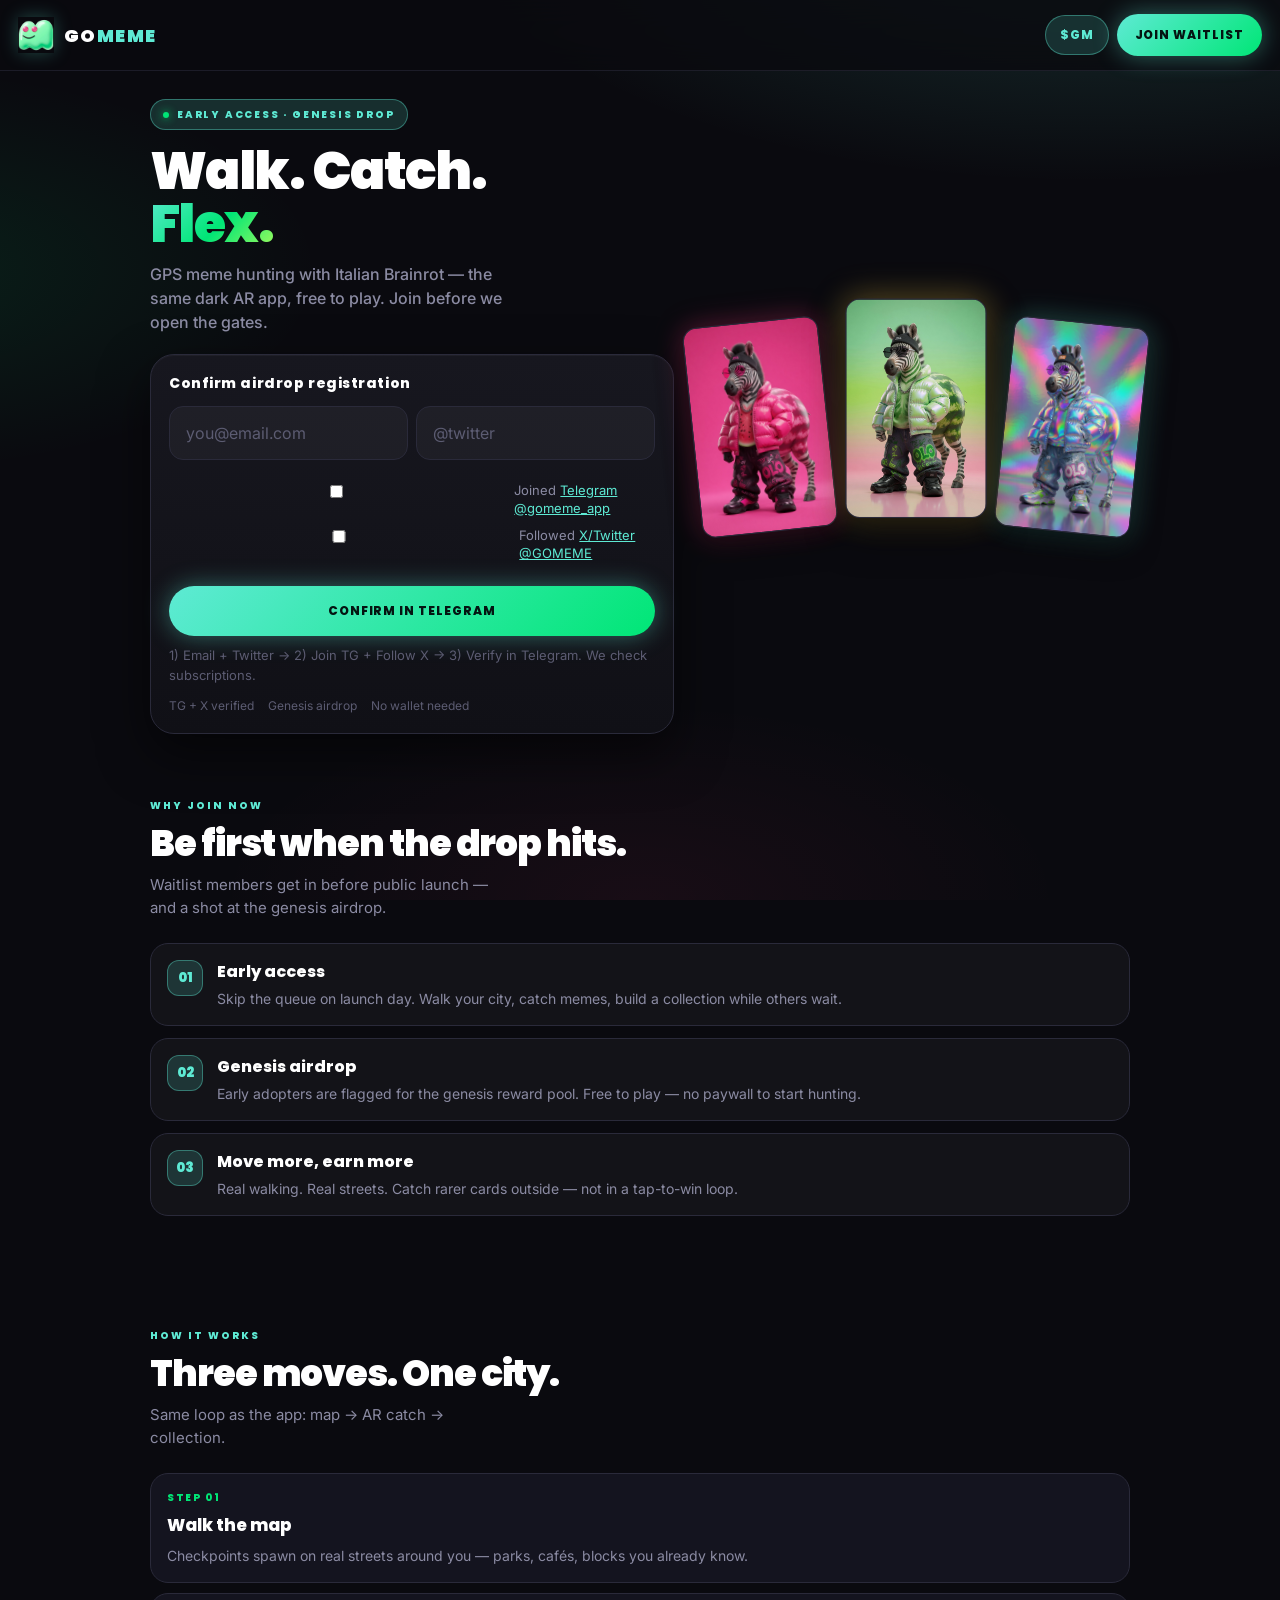
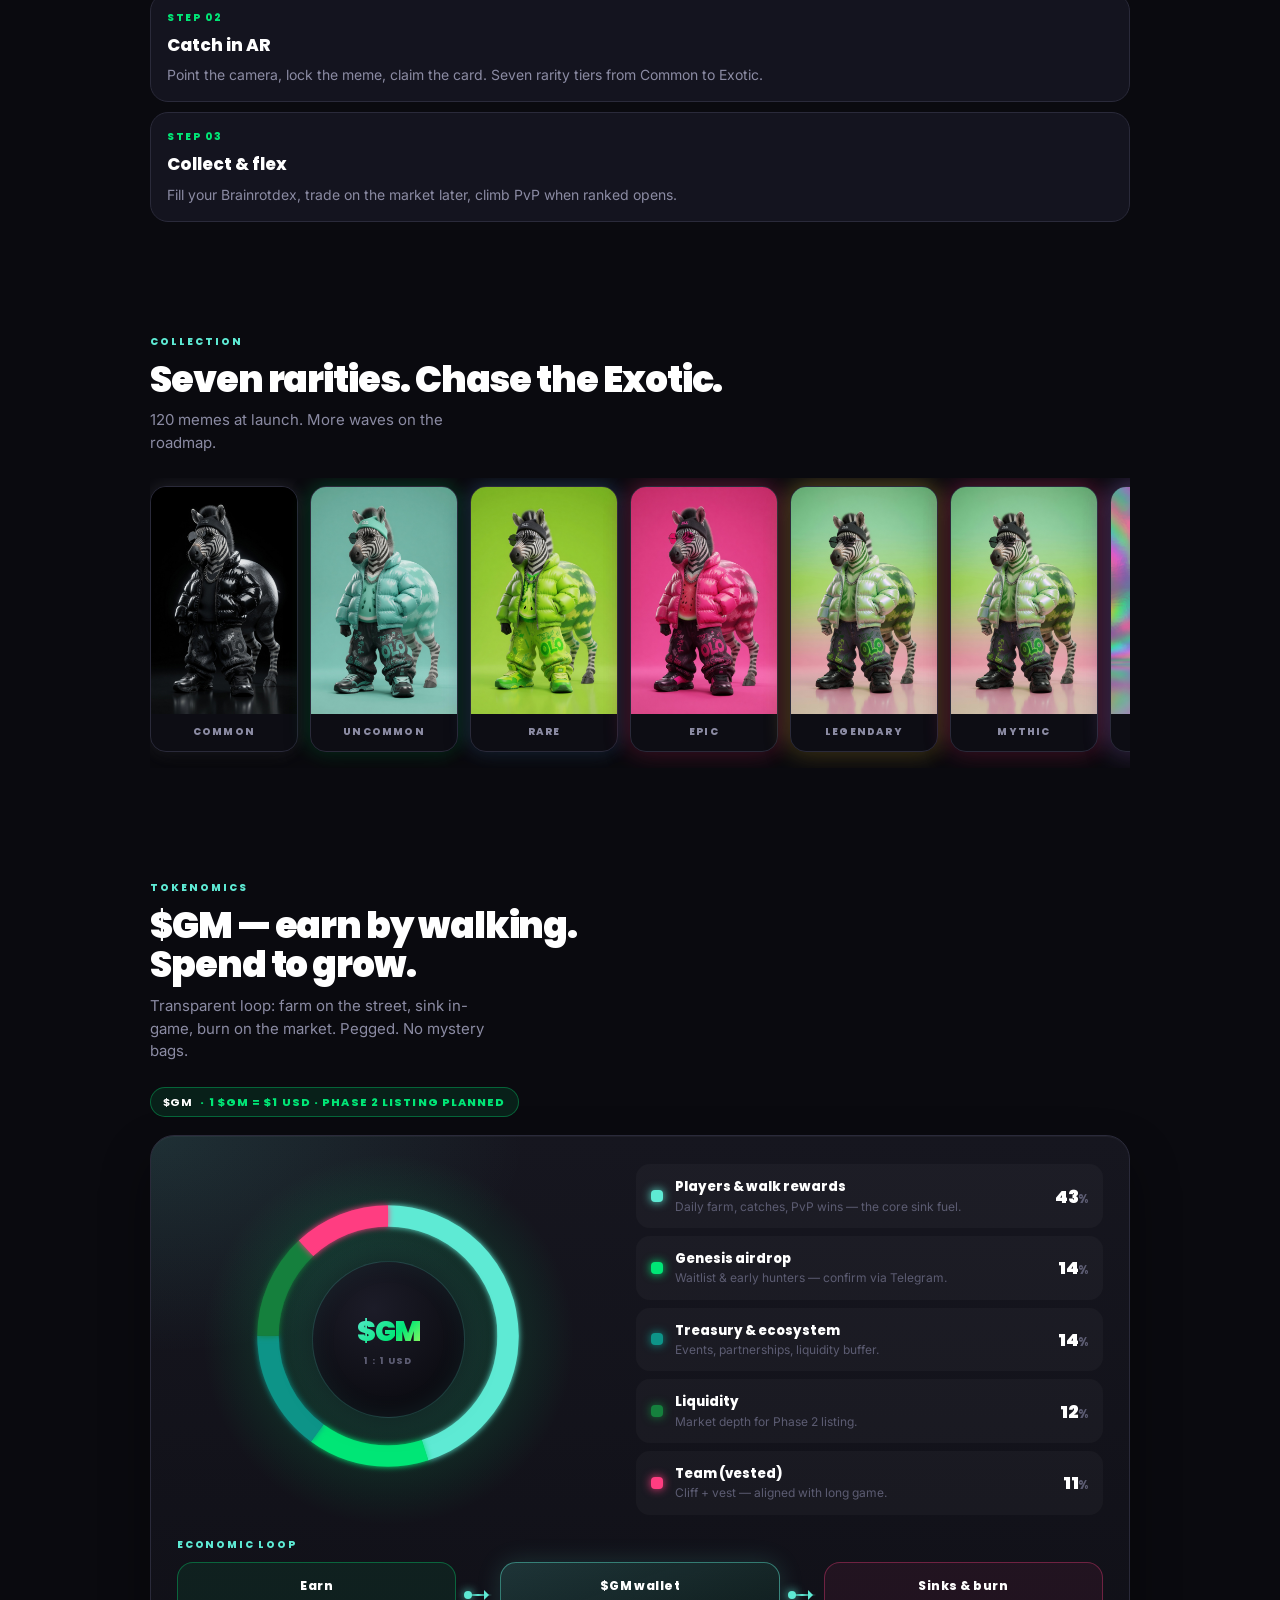
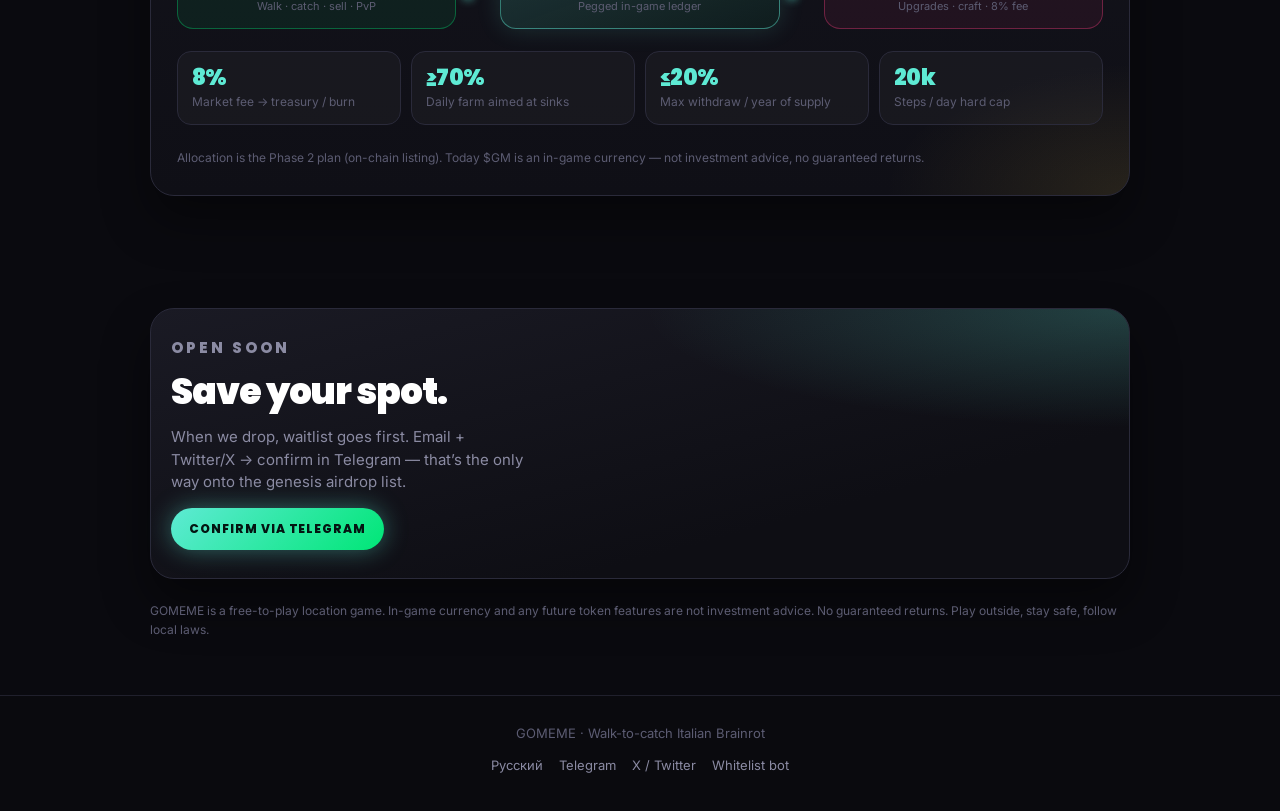
==== commit 7f6d23cd: "Remove Play preview link from footer." ====
--- a/index.html
+++ b/index.html
@@ -942,7 +942,6 @@
         <a href="https://t.me/gomeme_app" target="_blank" rel="noopener">Telegram</a>
         <a href="https://x.com/GOMEME" target="_blank" rel="noopener">X / Twitter</a>
         <a href="https://t.me/GOMEME_WHITELIST_BOT" target="_blank" rel="noopener">Whitelist bot</a>
-        <a href="https://meme-quest-go-main.vercel.app" target="_blank" rel="noopener">Play preview</a>
       </div>
     </footer>
   </div>
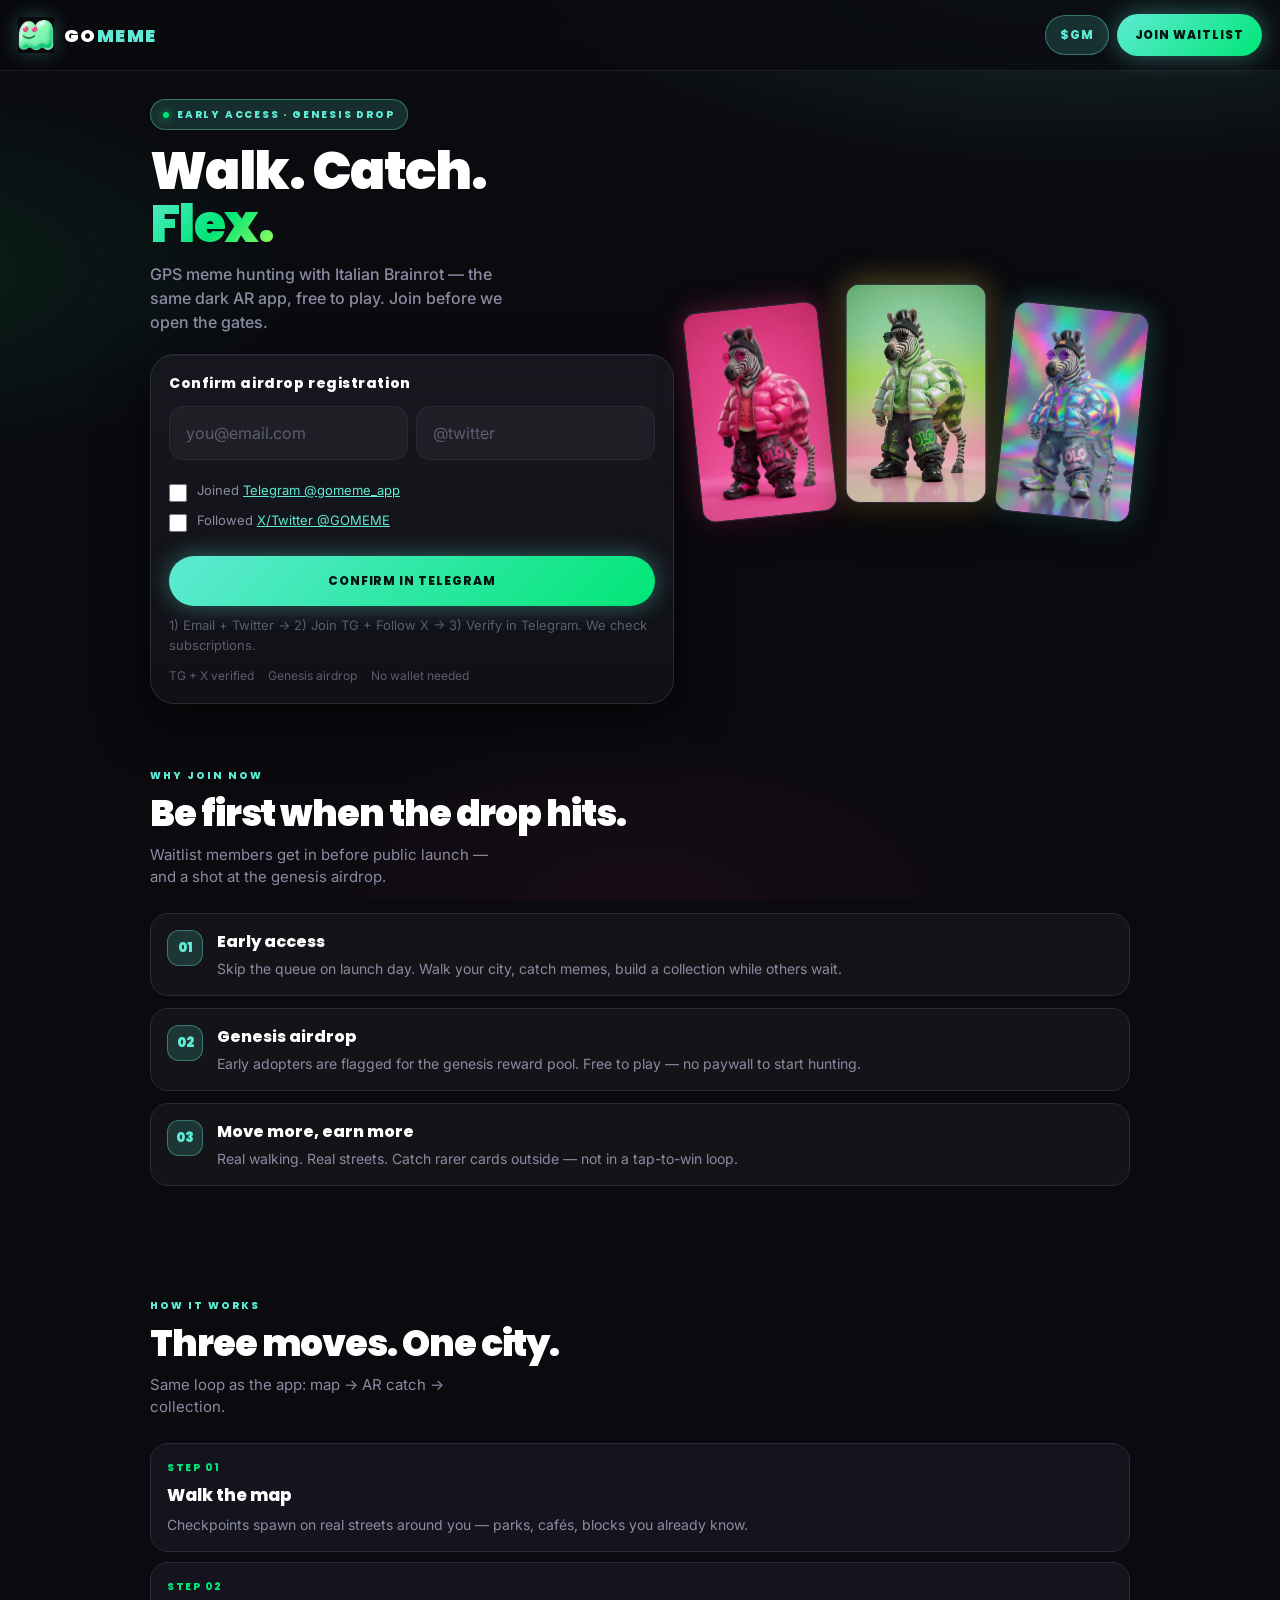
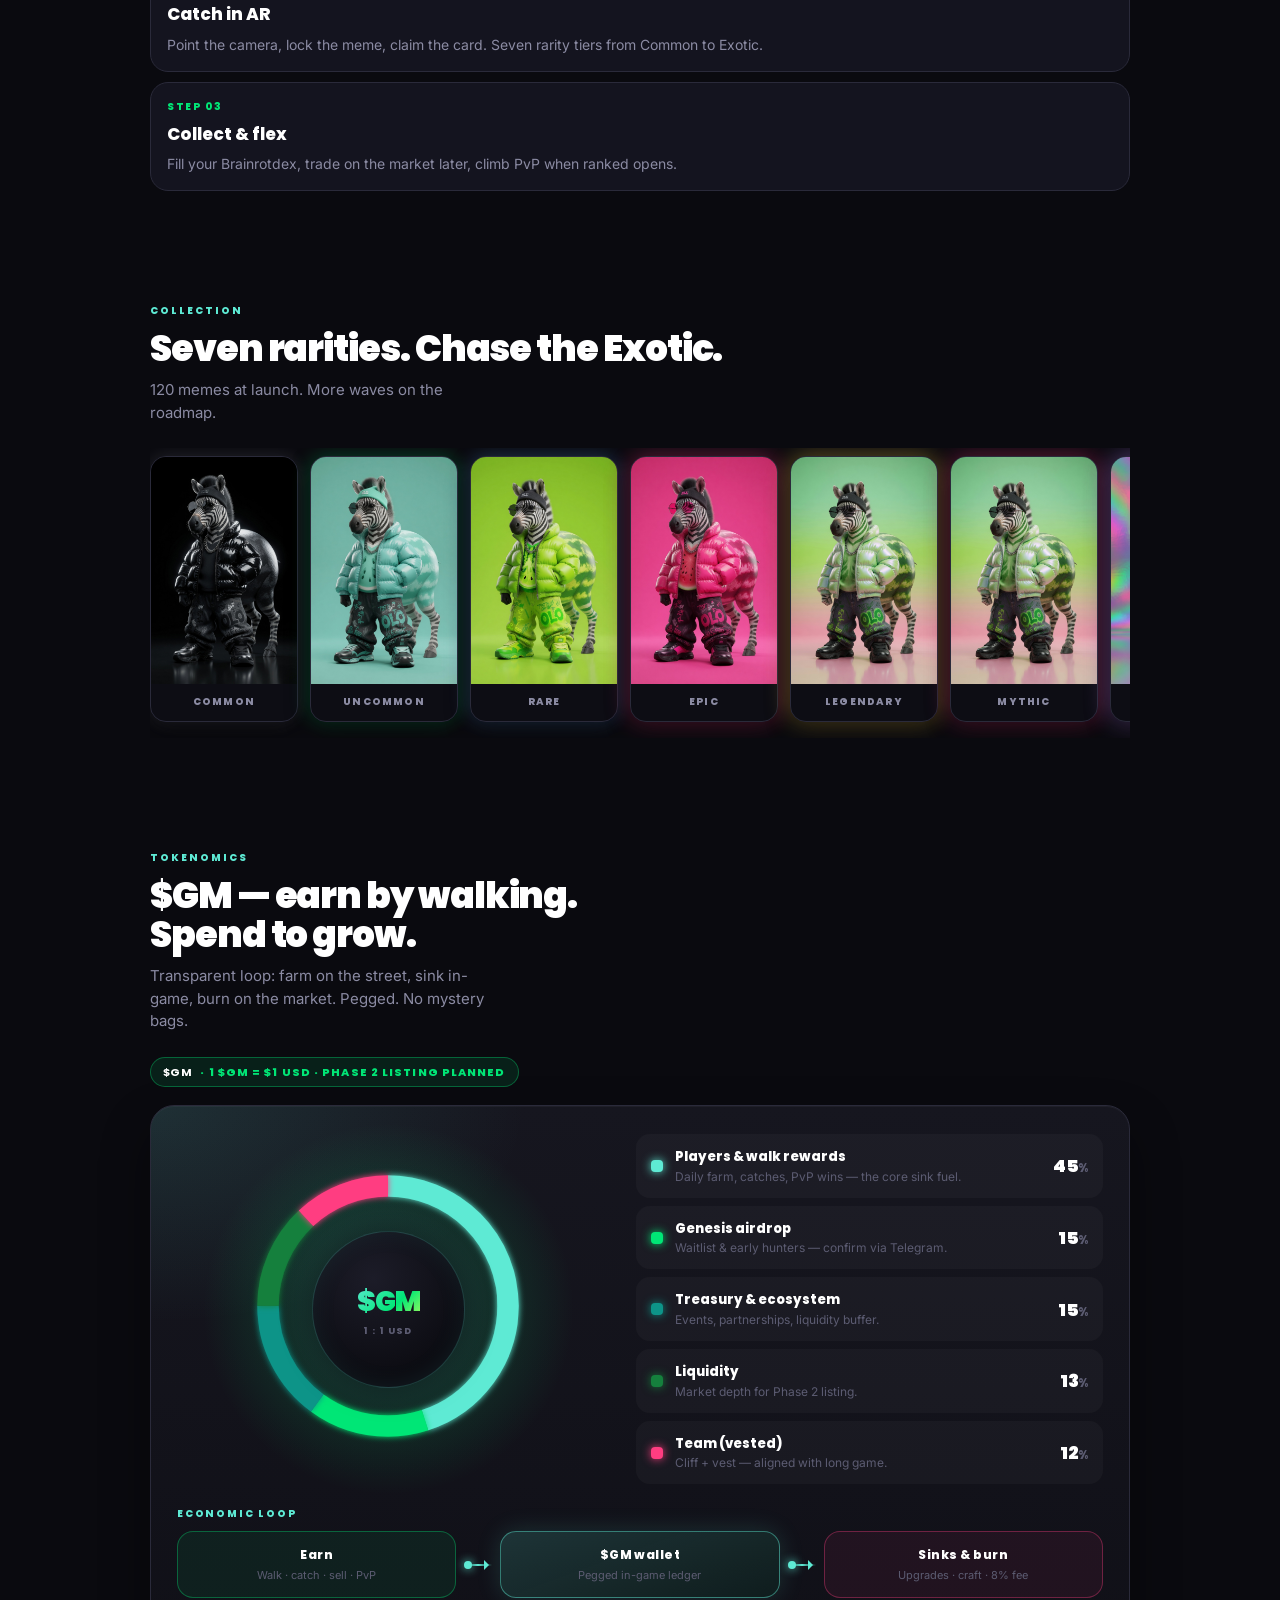
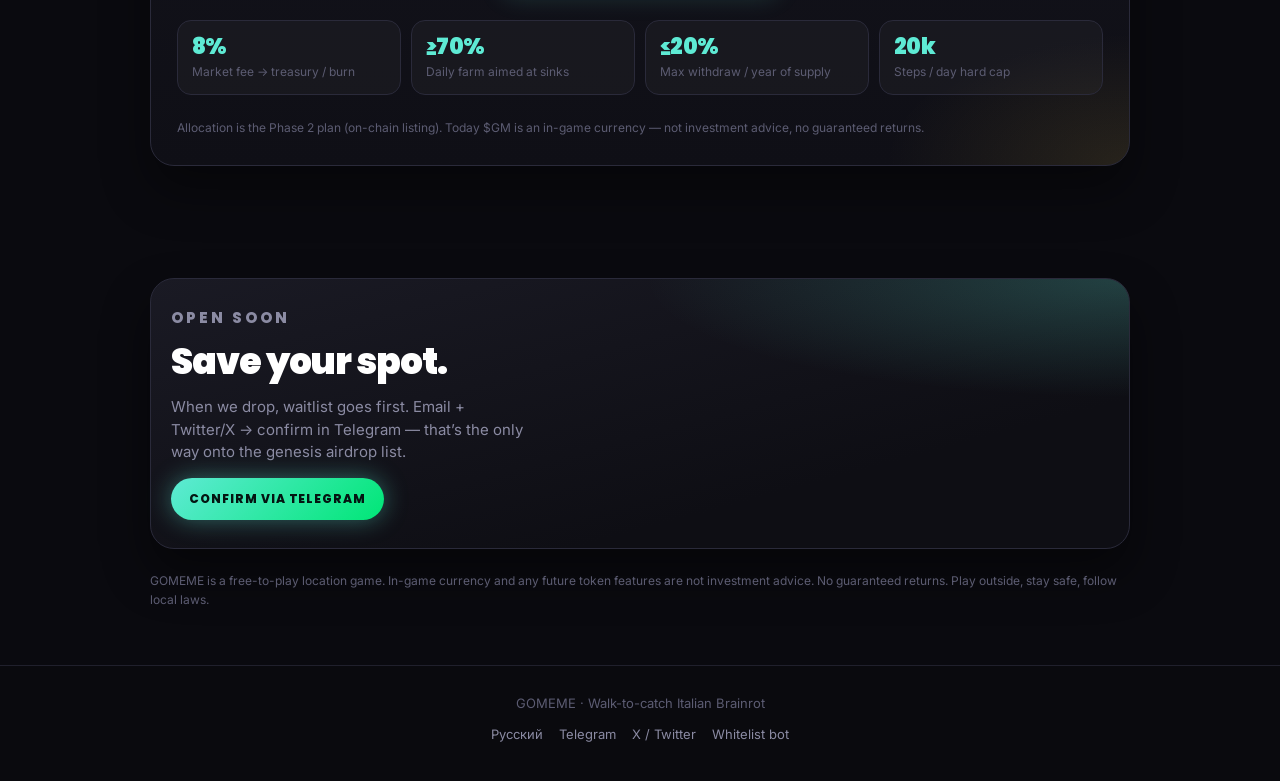
==== commit 99ab2738: "Update GOMEME landing." ====
--- a/index.html
+++ b/index.html
@@ -209,7 +209,8 @@
       grid-template-columns: 1fr auto;
       gap: 8px;
     }
-    .waitlist input {
+    .waitlist input[type="email"],
+    .waitlist input[type="text"] {
       width: 100%;
       background: rgba(255, 255, 255, 0.04);
       border: 1px solid var(--border);
@@ -219,8 +220,10 @@
       outline: 0;
       transition: border-color 0.2s ease, background 0.2s ease;
     }
-    .waitlist input::placeholder { color: var(--dim); }
-    .waitlist input:focus {
+    .waitlist input[type="email"]::placeholder,
+    .waitlist input[type="text"]::placeholder { color: var(--dim); }
+    .waitlist input[type="email"]:focus,
+    .waitlist input[type="text"]:focus {
       border-color: var(--mint-line);
       background: rgba(94, 234, 212, 0.06);
     }
@@ -228,6 +231,33 @@
       display: grid;
       grid-template-columns: 1fr 1fr;
       gap: 8px;
+    }
+    .social-gates {
+      display: grid;
+      gap: 10px;
+      margin-top: 12px;
+    }
+    .social-gates label {
+      display: flex;
+      align-items: flex-start;
+      gap: 10px;
+      font-size: 13px;
+      color: var(--muted);
+      cursor: pointer;
+      line-height: 1.35;
+      min-width: 0;
+    }
+    .social-gates input[type="checkbox"] {
+      width: 18px;
+      height: 18px;
+      margin-top: 2px;
+      flex-shrink: 0;
+      accent-color: var(--mint);
+    }
+    .social-gates label > span {
+      min-width: 0;
+      flex: 1;
+      overflow-wrap: anywhere;
     }
     .waitlist-meta {
       display: flex;
@@ -702,13 +732,13 @@
                 <label class="sr-only" for="twitter" style="position:absolute;left:-9999px">Twitter / X</label>
                 <input id="twitter" name="twitter" type="text" required autocomplete="username" inputmode="text" placeholder="@twitter" />
               </div>
-              <div class="social-gates" style="display:grid;gap:10px;margin-top:12px">
-                <label style="display:flex;align-items:flex-start;gap:10px;font-size:13px;color:var(--muted);cursor:pointer;line-height:1.35">
-                  <input id="gate-tg" type="checkbox" required style="margin-top:3px;accent-color:var(--mint)" />
+              <div class="social-gates">
+                <label>
+                  <input id="gate-tg" type="checkbox" required />
                   <span>Joined <a href="https://t.me/gomeme_app" target="_blank" rel="noopener" style="color:var(--mint);text-decoration:underline">Telegram @gomeme_app</a></span>
                 </label>
-                <label style="display:flex;align-items:flex-start;gap:10px;font-size:13px;color:var(--muted);cursor:pointer;line-height:1.35">
-                  <input id="gate-x" type="checkbox" required style="margin-top:3px;accent-color:var(--mint)" />
+                <label>
+                  <input id="gate-x" type="checkbox" required />
                   <span>Followed <a href="https://x.com/intent/follow?screen_name=GOMEME" target="_blank" rel="noopener" style="color:var(--mint);text-decoration:underline">X/Twitter @GOMEME</a></span>
                 </label>
               </div>
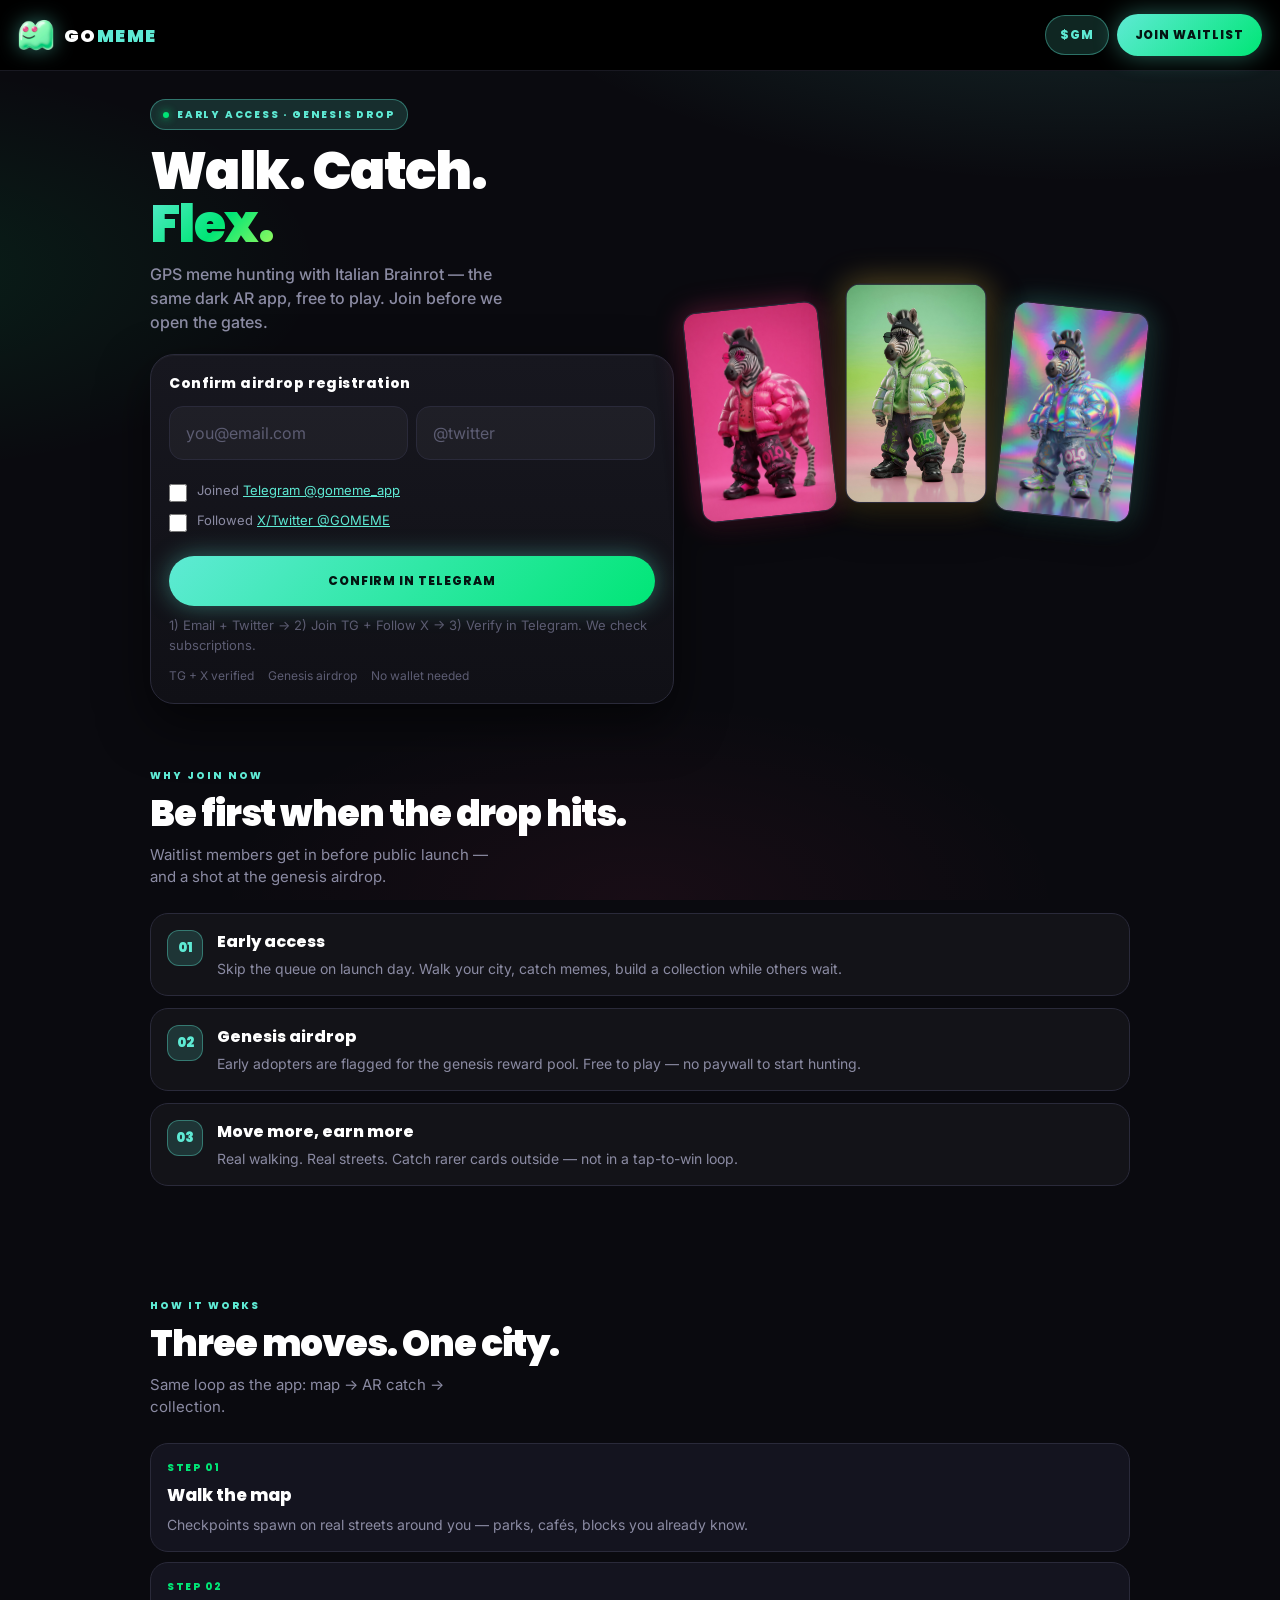
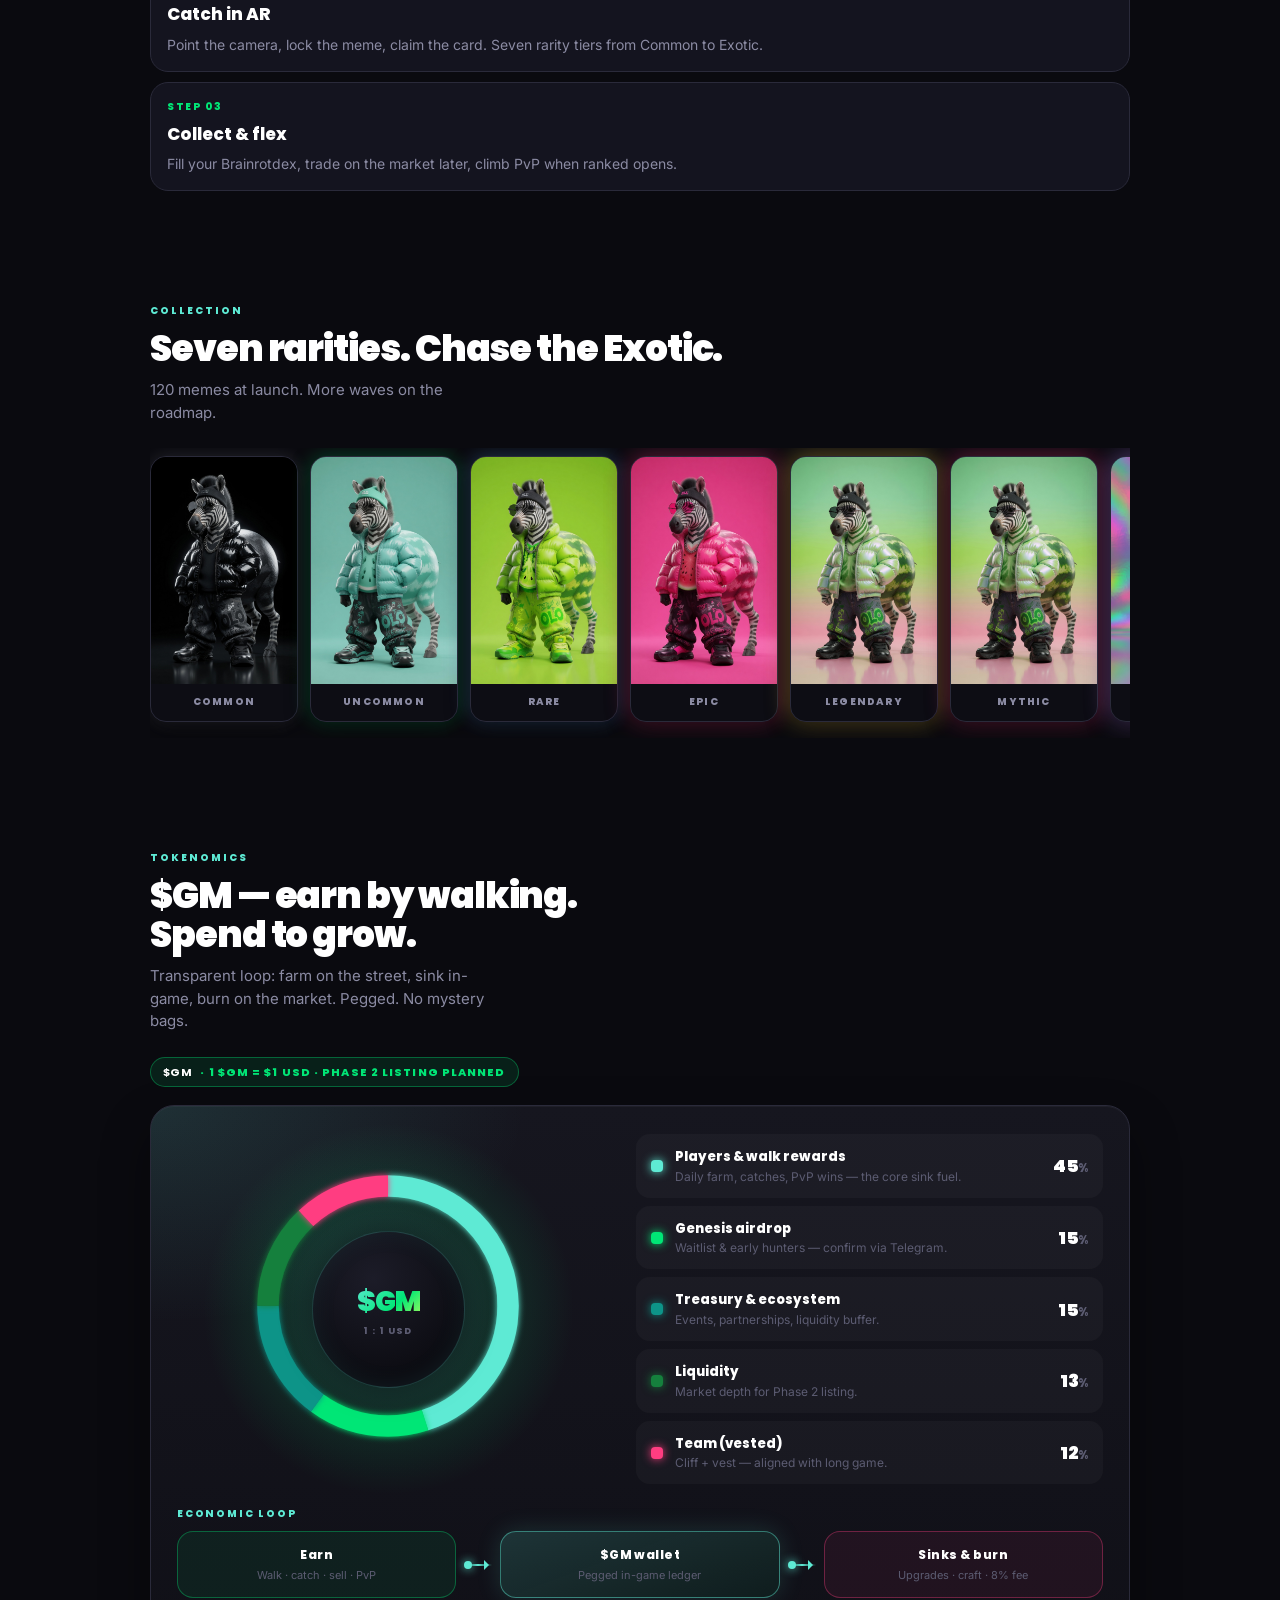
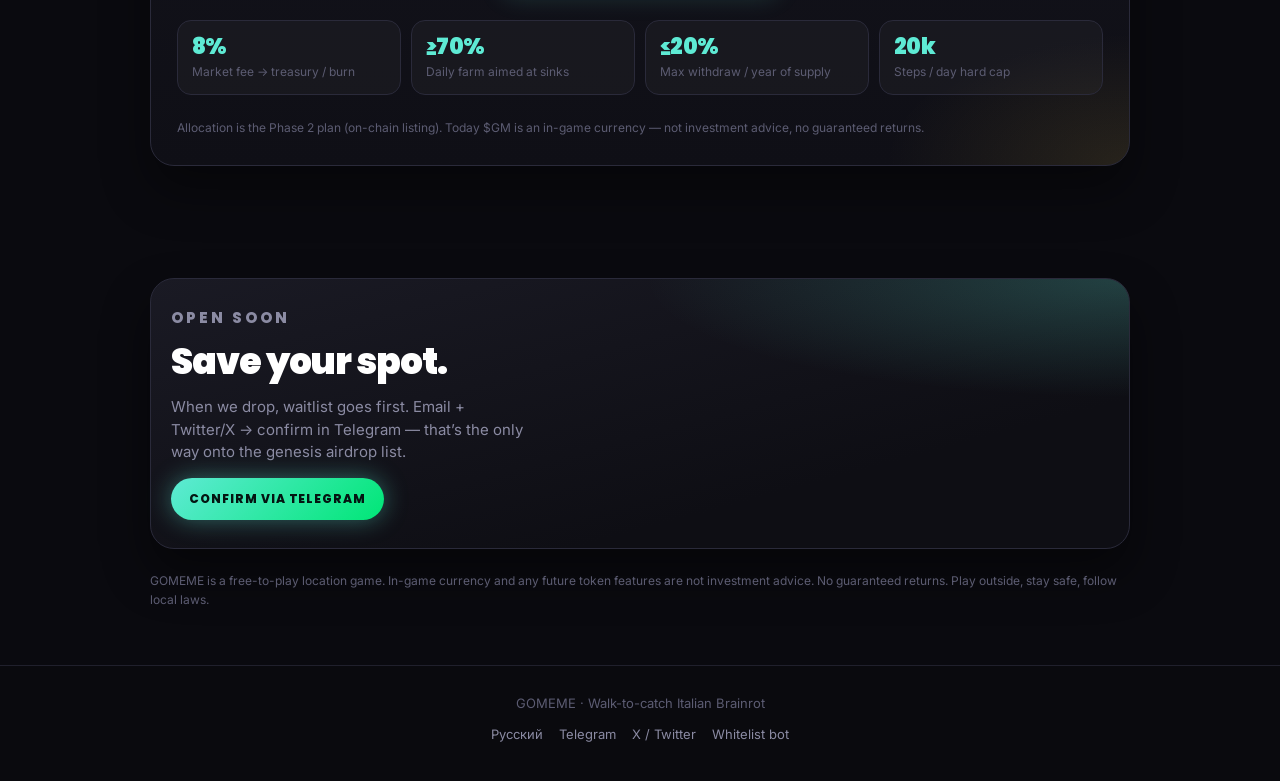
==== commit 82715e66: "Update GOMEME landing." ====
--- a/index.html
+++ b/index.html
@@ -78,9 +78,7 @@
       gap: 12px;
       padding: 14px 18px;
       padding-top: max(14px, env(safe-area-inset-top));
-      background: rgba(10, 10, 15, 0.82);
-      backdrop-filter: blur(16px);
-      -webkit-backdrop-filter: blur(16px);
+      background: #000;
       border-bottom: 1px solid rgba(42, 42, 58, 0.6);
     }
     .brand {
@@ -92,10 +90,12 @@
     .brand img {
       width: 36px;
       height: 36px;
-      /* organic mascot — no rounded-rect plate / black frame */
+      /* cutout on page bg — drop-shadow follows alpha (box-shadow = square plate) */
       border-radius: 0;
       background: transparent;
-      box-shadow: 0 0 18px rgba(94, 234, 212, 0.28);
+      border: 0;
+      box-shadow: none;
+      filter: drop-shadow(0 0 10px rgba(94, 234, 212, 0.45));
     }
     .brand-name {
       font-family: var(--font-display);
@@ -705,7 +705,7 @@
   <div class="wrap">
     <nav class="nav" aria-label="Primary">
       <a class="brand" href="#">
-        <img src="official/logo-1-mint-96.png?v=11" width="36" height="36" alt="" />
+        <img src="official/logo-1-mint-96.png?v=12" width="36" height="36" alt="" />
         <span class="brand-name">GO<span>MEME</span></span>
       </a>
       <div style="display:flex;gap:8px;align-items:center">
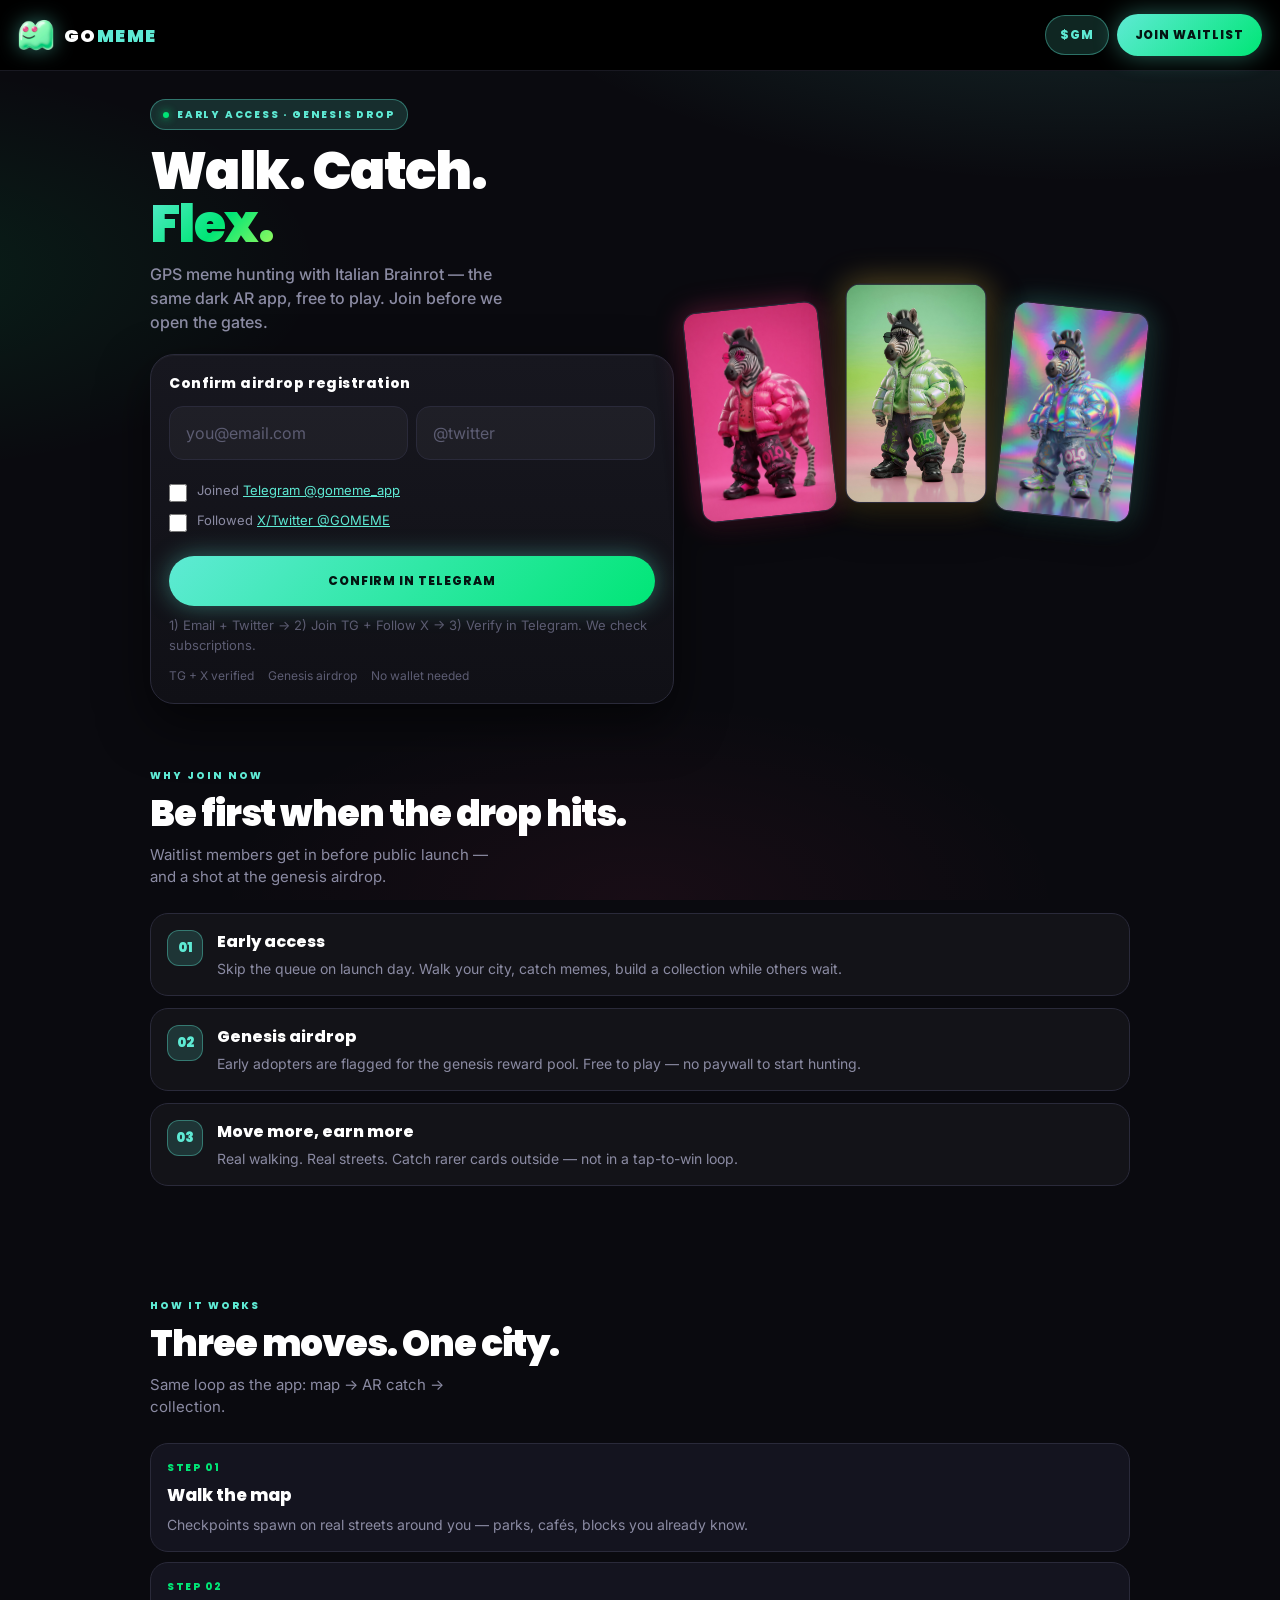
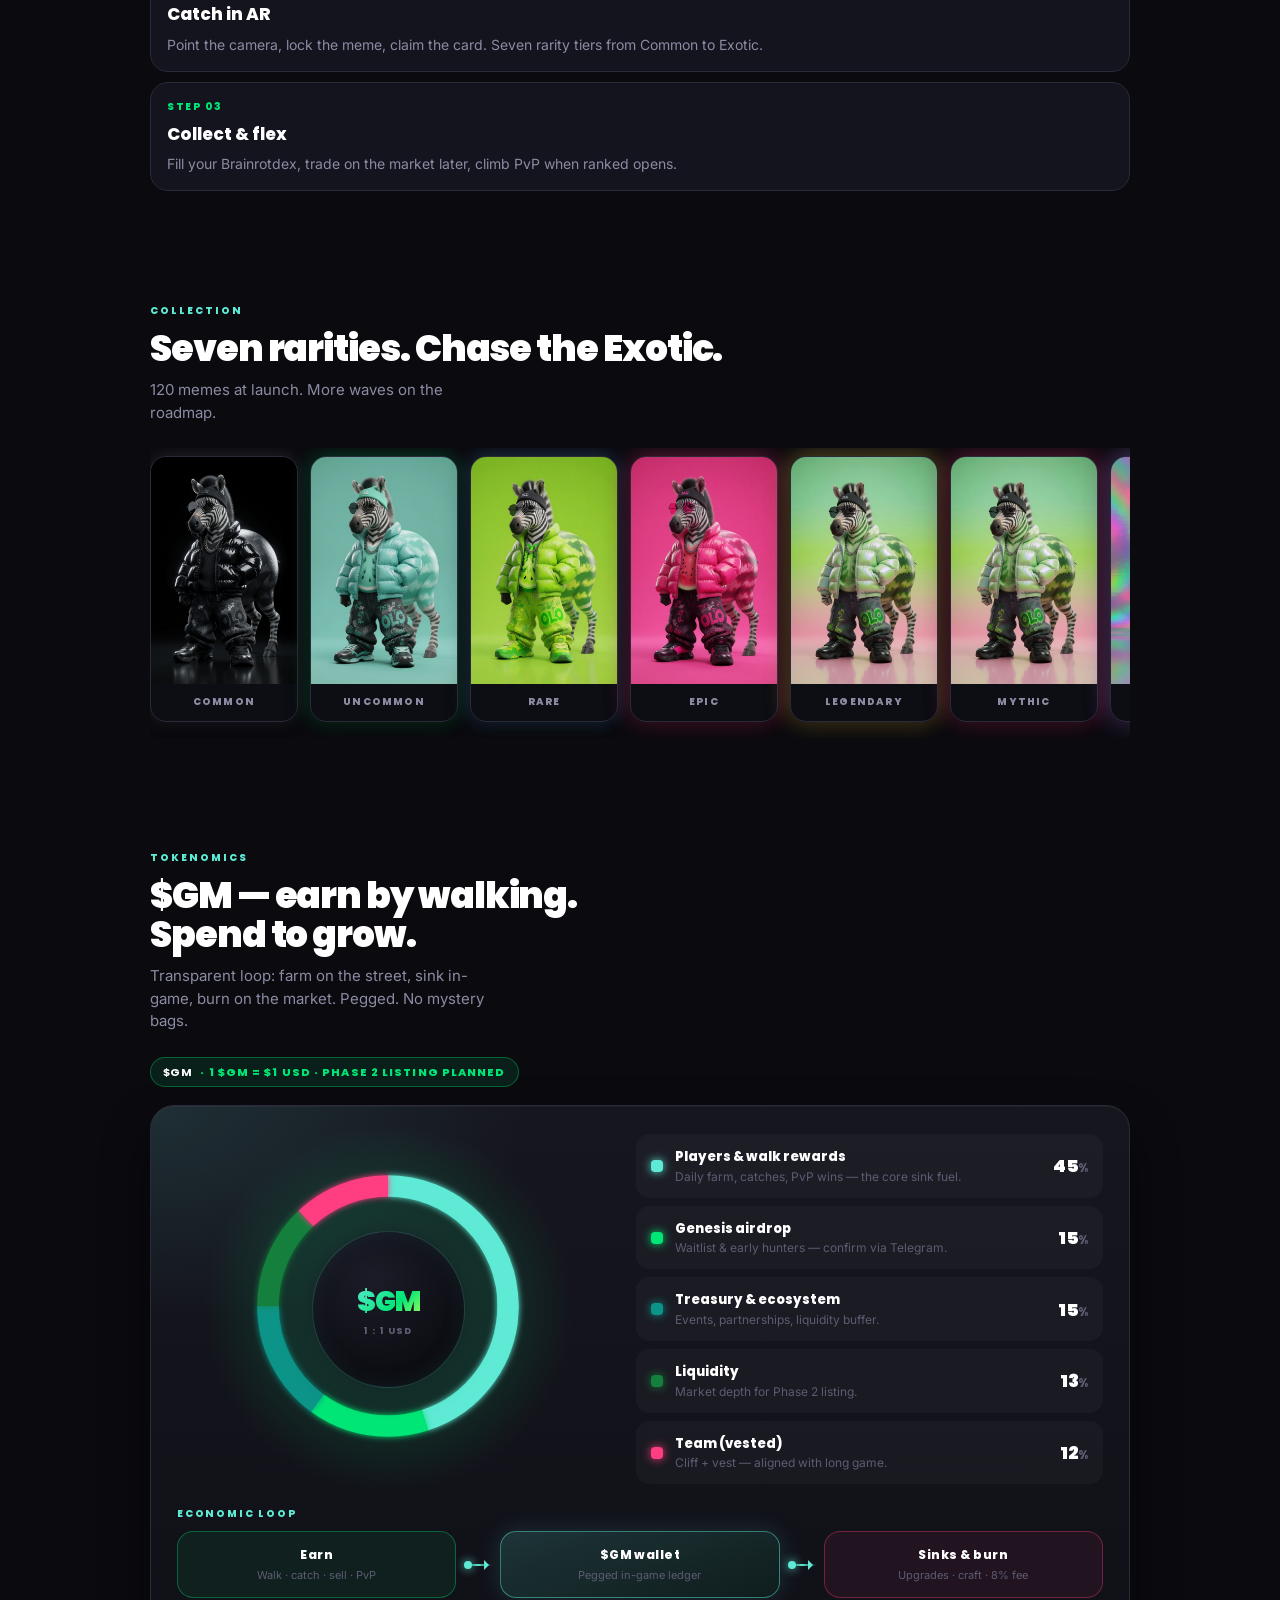
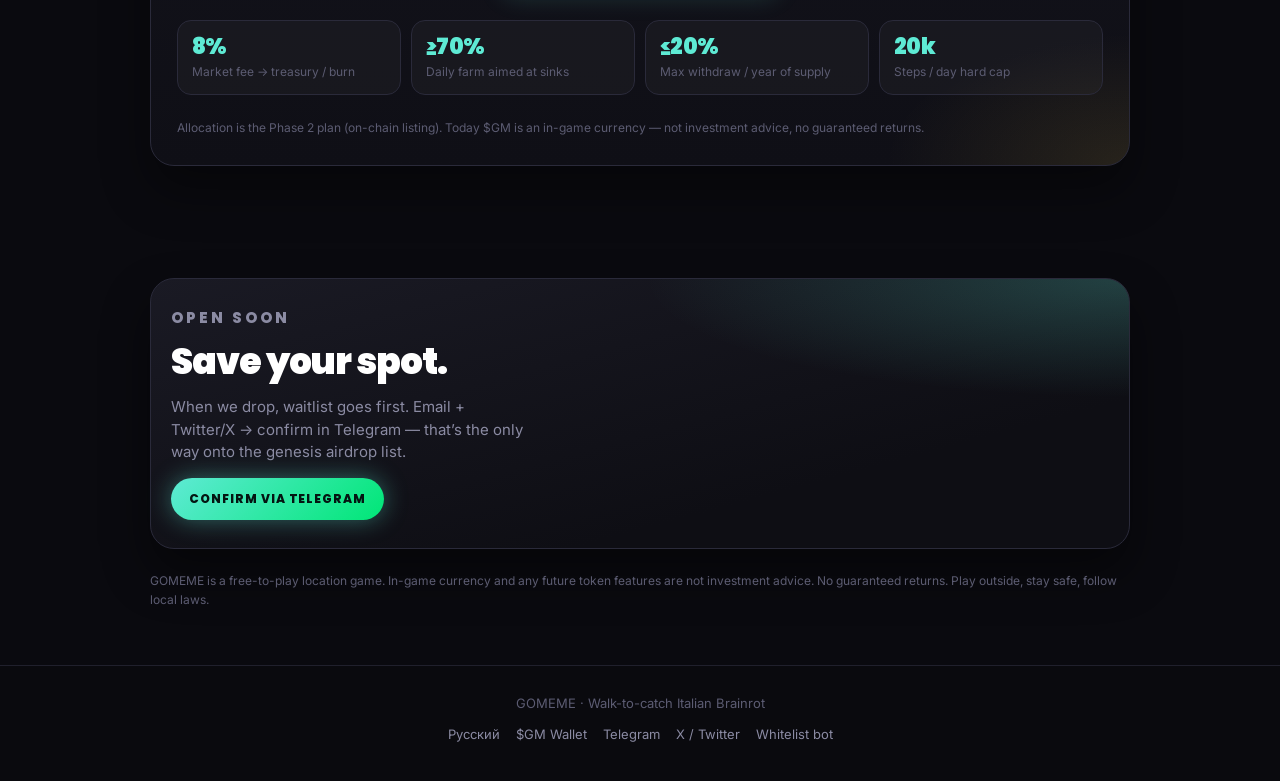
==== commit 9c20a7ab: "Update GOMEME landing." ====
--- a/index.html
+++ b/index.html
@@ -969,6 +969,7 @@
       <p>GOMEME · Walk-to-catch Italian Brainrot</p>
       <div class="row">
         <a href="ru.html">Русский</a>
+        <a href="wallet.html">$GM Wallet</a>
         <a href="https://t.me/gomeme_app" target="_blank" rel="noopener">Telegram</a>
         <a href="https://x.com/GOMEME" target="_blank" rel="noopener">X / Twitter</a>
         <a href="https://t.me/GOMEME_WHITELIST_BOT" target="_blank" rel="noopener">Whitelist bot</a>
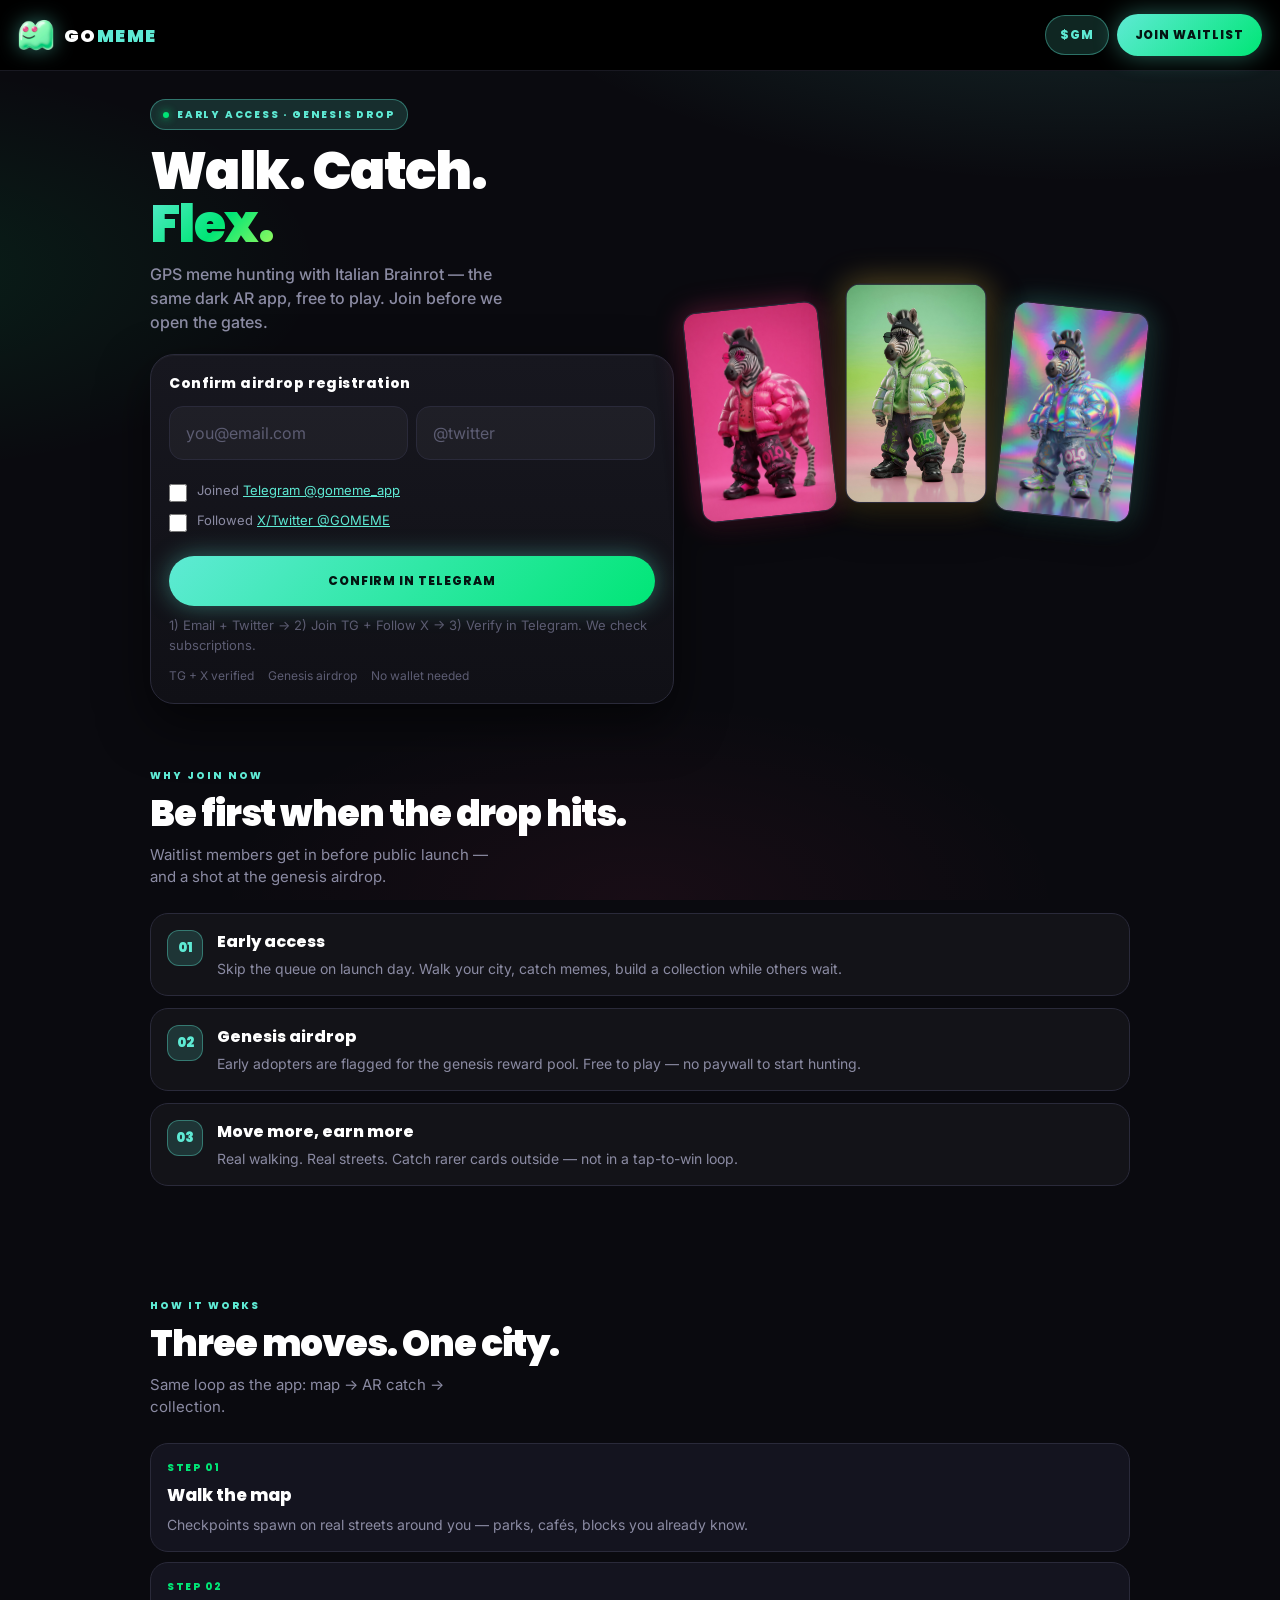
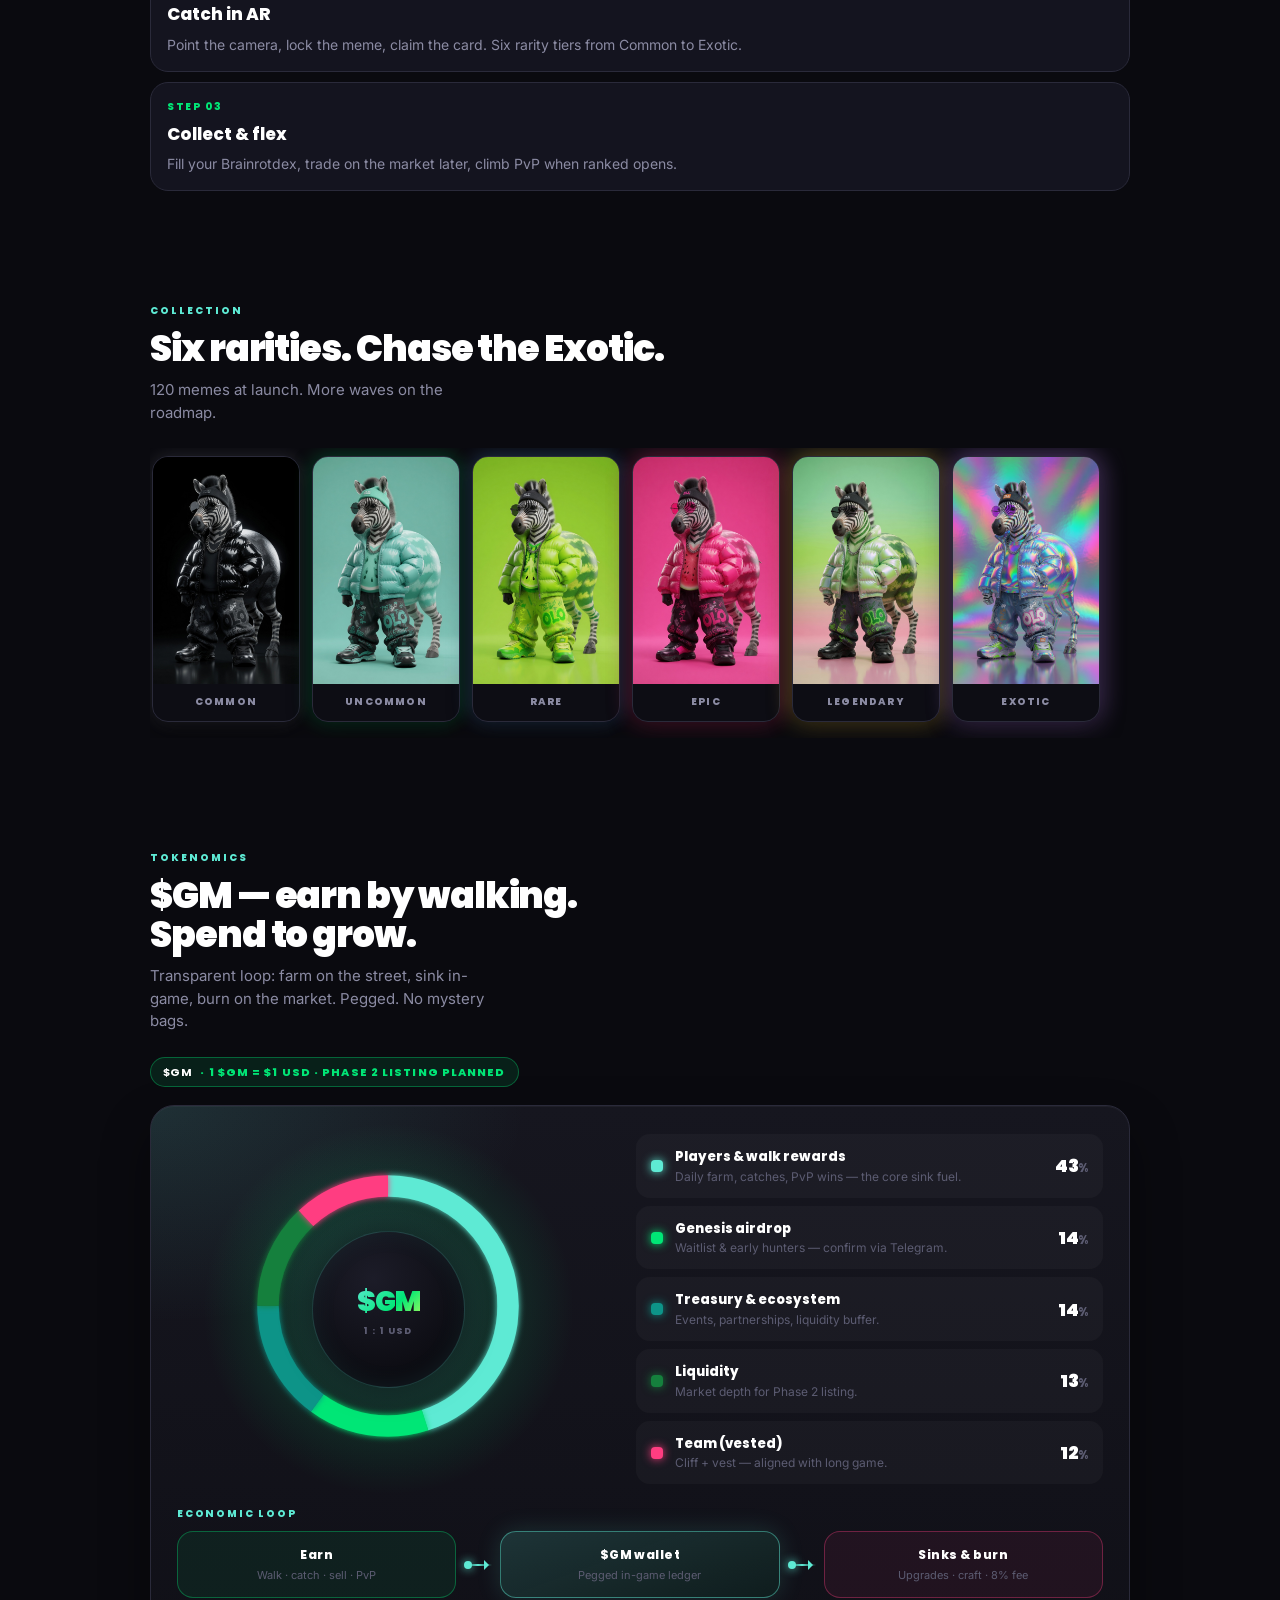
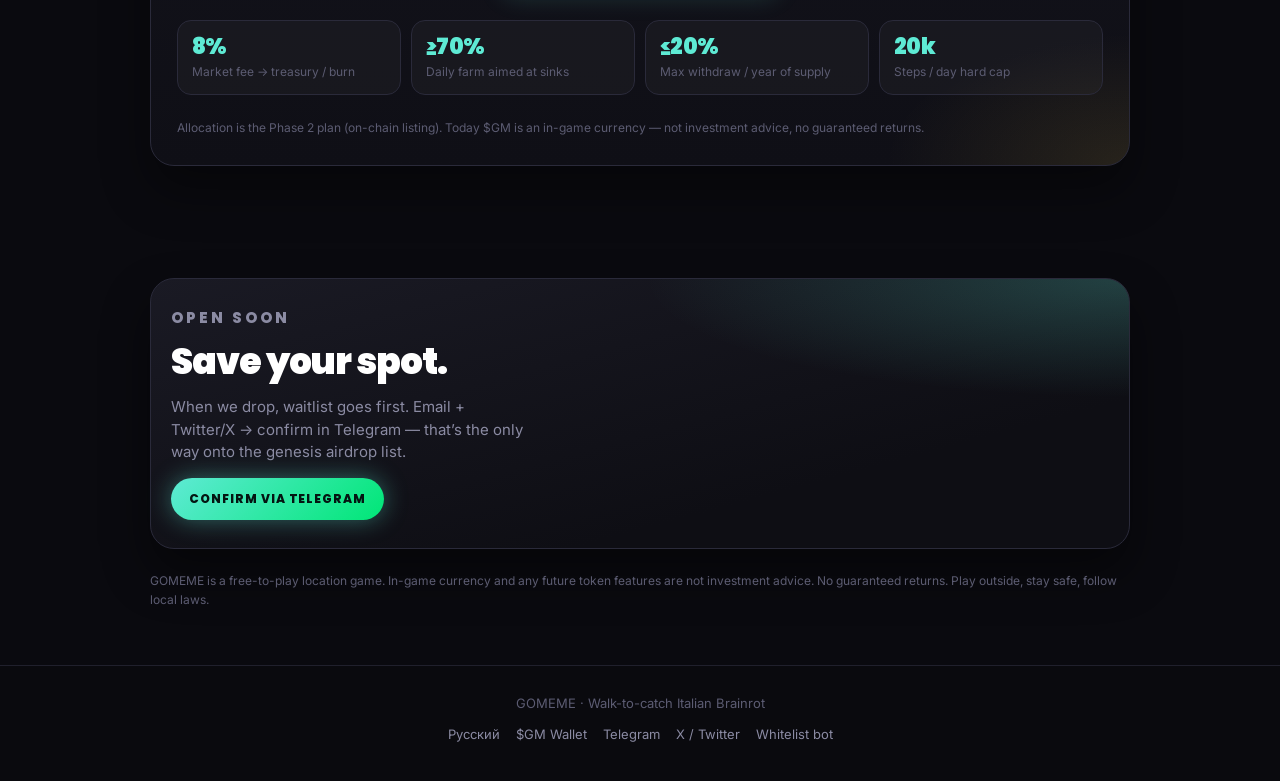
==== commit ed689738: "Update GOMEME landing." ====
--- a/index.html
+++ b/index.html
@@ -436,7 +436,6 @@
     .rarity figure[data-r="rare"] { box-shadow: 0 10px 24px rgba(0,0,0,0.4), 0 0 20px rgba(96,165,250,0.3); }
     .rarity figure[data-r="epic"] { box-shadow: 0 10px 24px rgba(0,0,0,0.4), 0 0 24px rgba(255,61,129,0.4); }
     .rarity figure[data-r="legendary"] { box-shadow: 0 10px 24px rgba(0,0,0,0.4), 0 0 24px rgba(255,210,74,0.42); }
-    .rarity figure[data-r="mythic"] { box-shadow: 0 10px 24px rgba(0,0,0,0.4), 0 0 24px rgba(255,61,129,0.4); }
     .rarity figure[data-r="exotic"] { box-shadow: 0 10px 24px rgba(0,0,0,0.4), 0 0 26px rgba(192,132,252,0.45); }
     .rarity img { width: 100%; aspect-ratio: 9 / 14; object-fit: cover; }
     .rarity figcaption {
@@ -804,7 +803,7 @@
           <div class="loop-step">
             <span class="n">Step 02</span>
             <h3>Catch in AR</h3>
-            <p>Point the camera, lock the meme, claim the card. Seven rarity tiers from Common to Exotic.</p>
+            <p>Point the camera, lock the meme, claim the card. Six rarity tiers from Common to Exotic.</p>
           </div>
           <div class="loop-step">
             <span class="n">Step 03</span>
@@ -816,7 +815,7 @@
 
       <section class="section" id="rarity">
         <p class="section-label">Collection</p>
-        <h2>Seven rarities. Chase the Exotic.</h2>
+        <h2>Six rarities. Chase the Exotic.</h2>
         <p class="section-lead">120 memes at launch. More waves on the roadmap.</p>
         <div class="rarity" aria-label="Rarity card previews">
           <figure data-r="common"><img src="cards/common.jpg" alt="Common" loading="lazy" /><figcaption>Common</figcaption></figure>
@@ -824,7 +823,6 @@
           <figure data-r="rare"><img src="cards/rare.jpg" alt="Rare" loading="lazy" /><figcaption>Rare</figcaption></figure>
           <figure data-r="epic"><img src="cards/epic.jpg" alt="Epic" loading="lazy" /><figcaption>Epic</figcaption></figure>
           <figure data-r="legendary"><img src="cards/legendary.jpg" alt="Legendary" loading="lazy" /><figcaption>Legendary</figcaption></figure>
-          <figure data-r="mythic"><img src="cards/mythic.jpg" alt="Mythic" loading="lazy" /><figcaption>Mythic</figcaption></figure>
           <figure data-r="exotic"><img src="cards/exotic.jpg" alt="Exotic" loading="lazy" /><figcaption>Exotic</figcaption></figure>
         </div>
       </section>
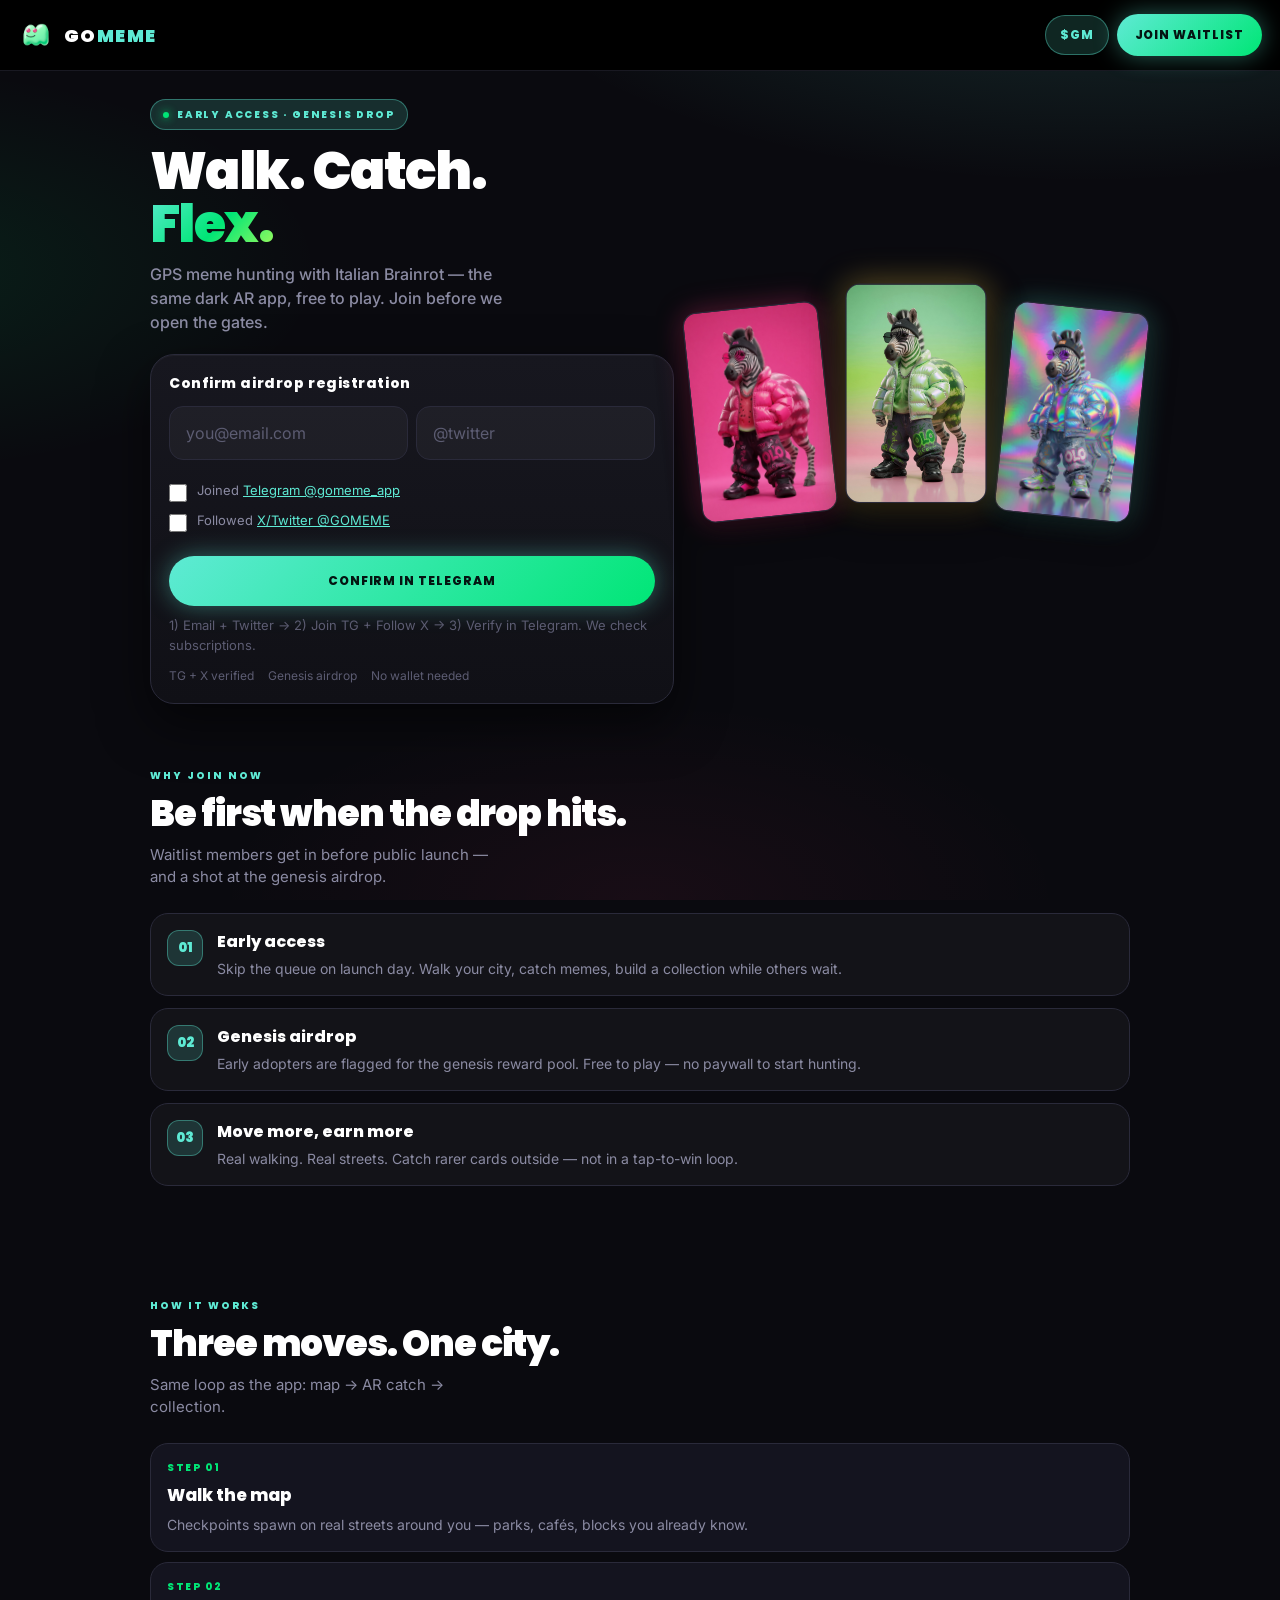
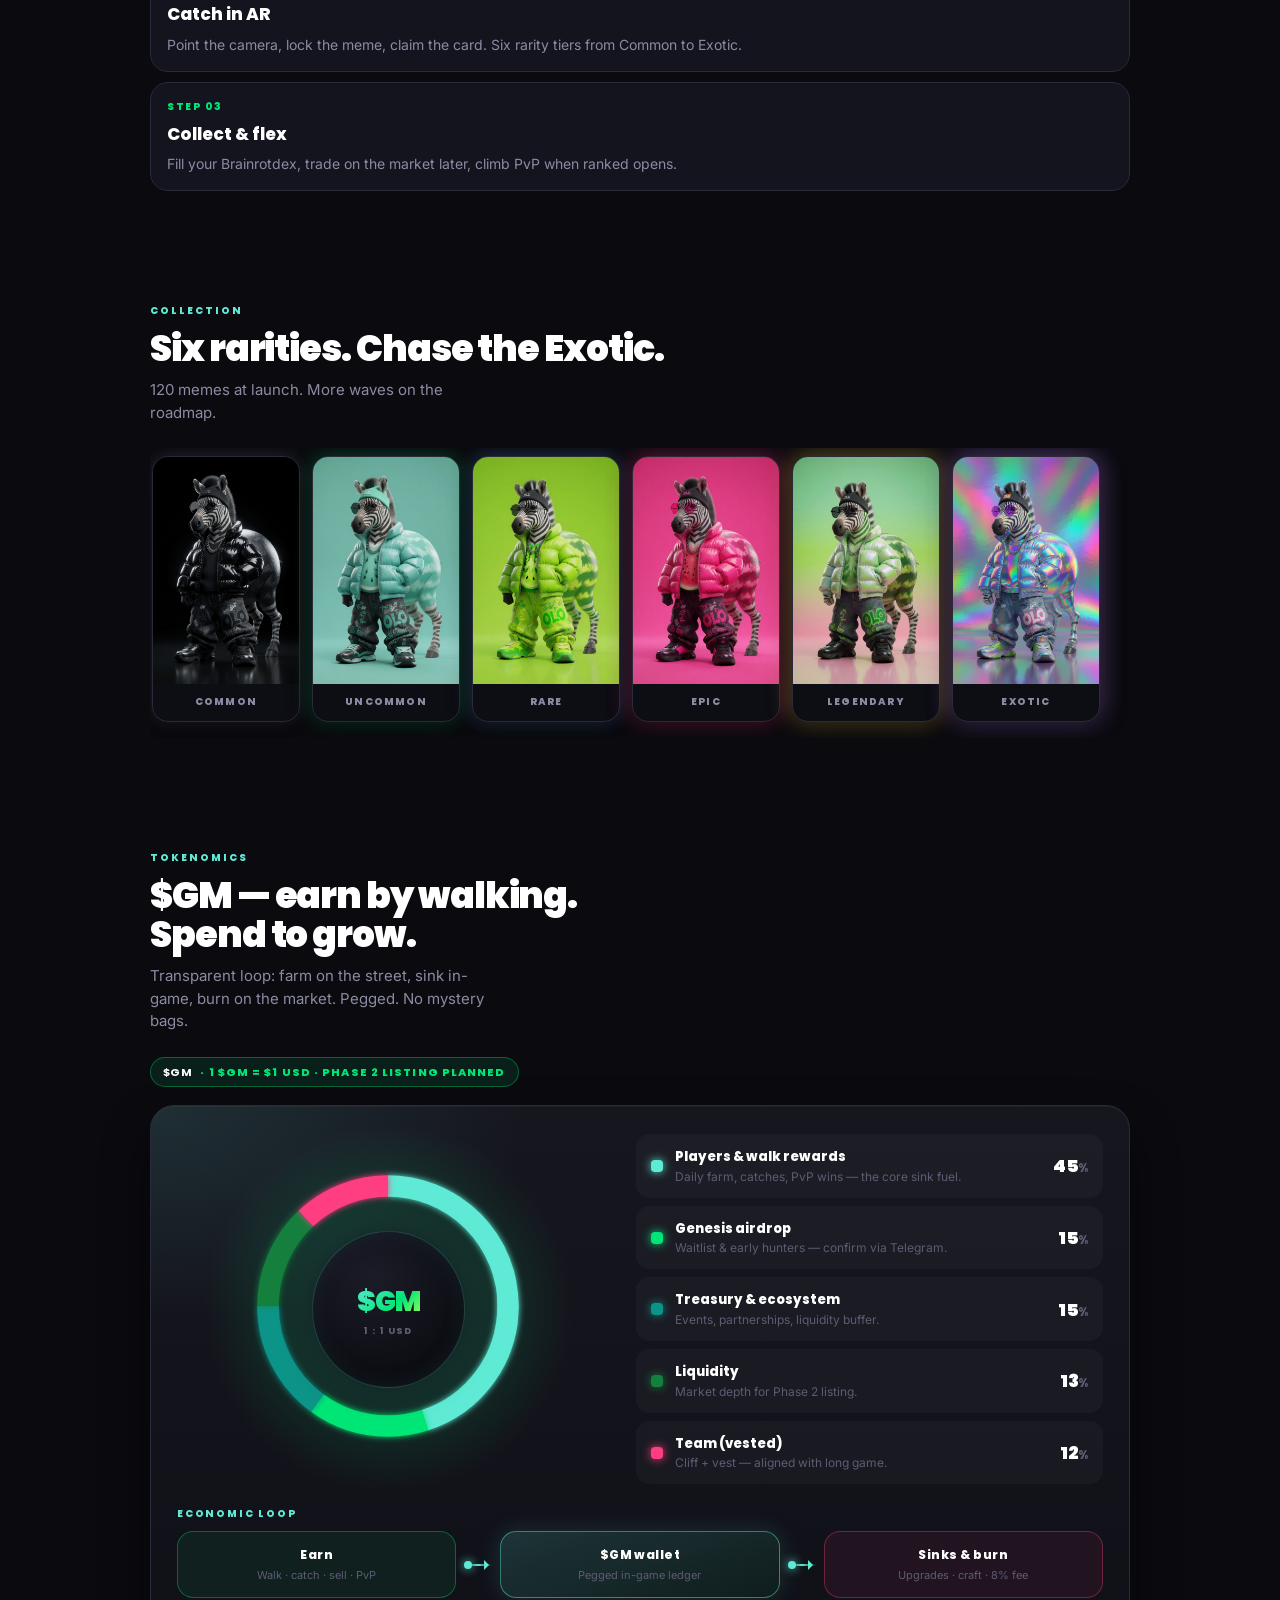
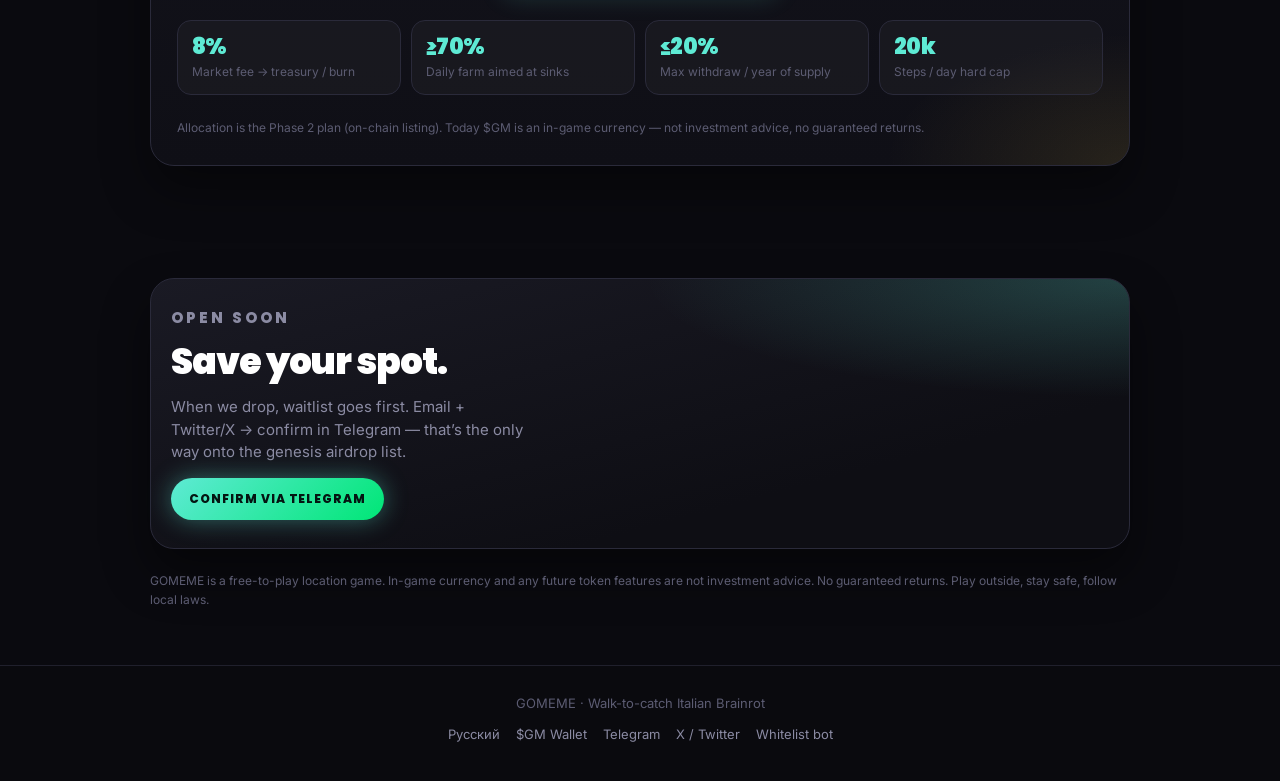
==== commit 60a954ea: "Update GOMEME landing." ====
--- a/index.html
+++ b/index.html
@@ -90,12 +90,12 @@
     .brand img {
       width: 36px;
       height: 36px;
-      /* cutout on page bg — drop-shadow follows alpha (box-shadow = square plate) */
+      /* true cutout PNG — no filter/shadow (WebKit draws a square plate) */
       border-radius: 0;
       background: transparent;
       border: 0;
       box-shadow: none;
-      filter: drop-shadow(0 0 10px rgba(94, 234, 212, 0.45));
+      filter: none;
     }
     .brand-name {
       font-family: var(--font-display);
@@ -704,7 +704,7 @@
   <div class="wrap">
     <nav class="nav" aria-label="Primary">
       <a class="brand" href="#">
-        <img src="official/logo-1-mint-96.png?v=12" width="36" height="36" alt="" />
+        <img src="official/logo-1-mint-96.png?v=13" width="36" height="36" alt="" />
         <span class="brand-name">GO<span>MEME</span></span>
       </a>
       <div style="display:flex;gap:8px;align-items:center">
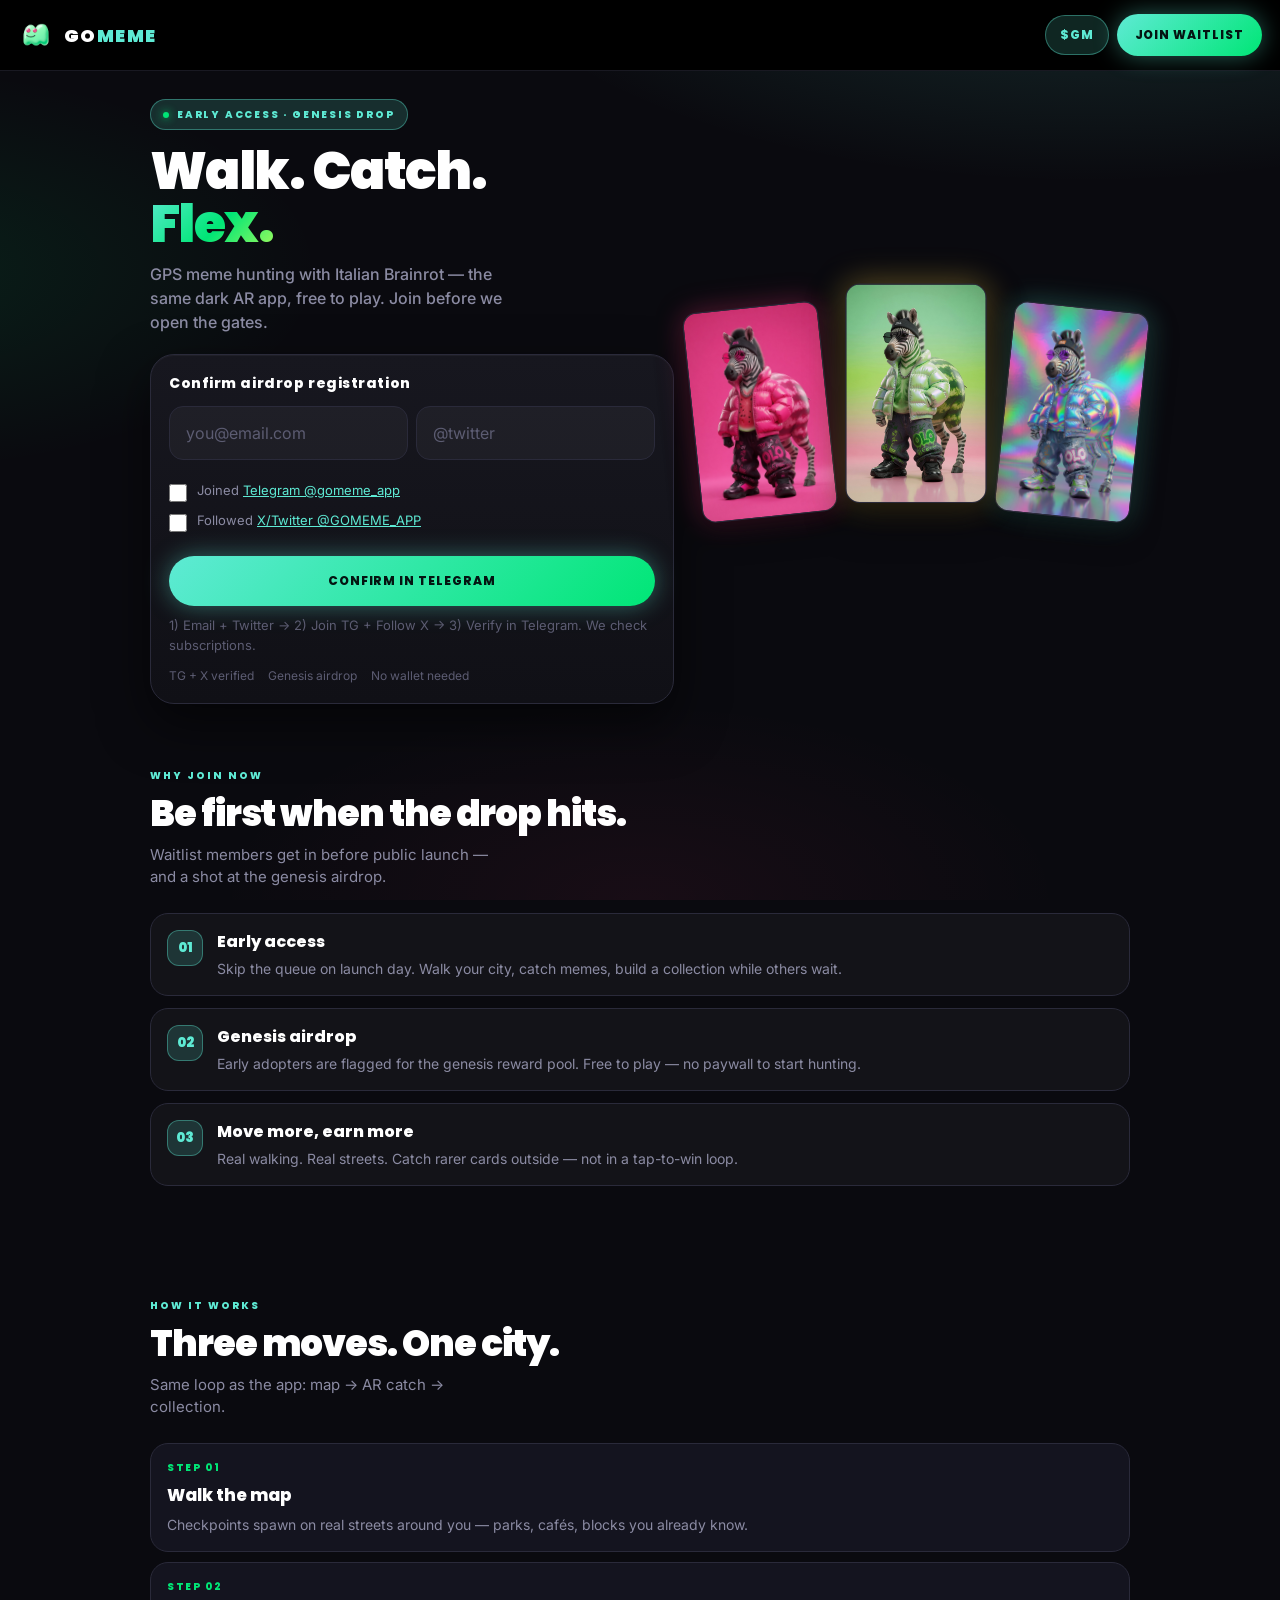
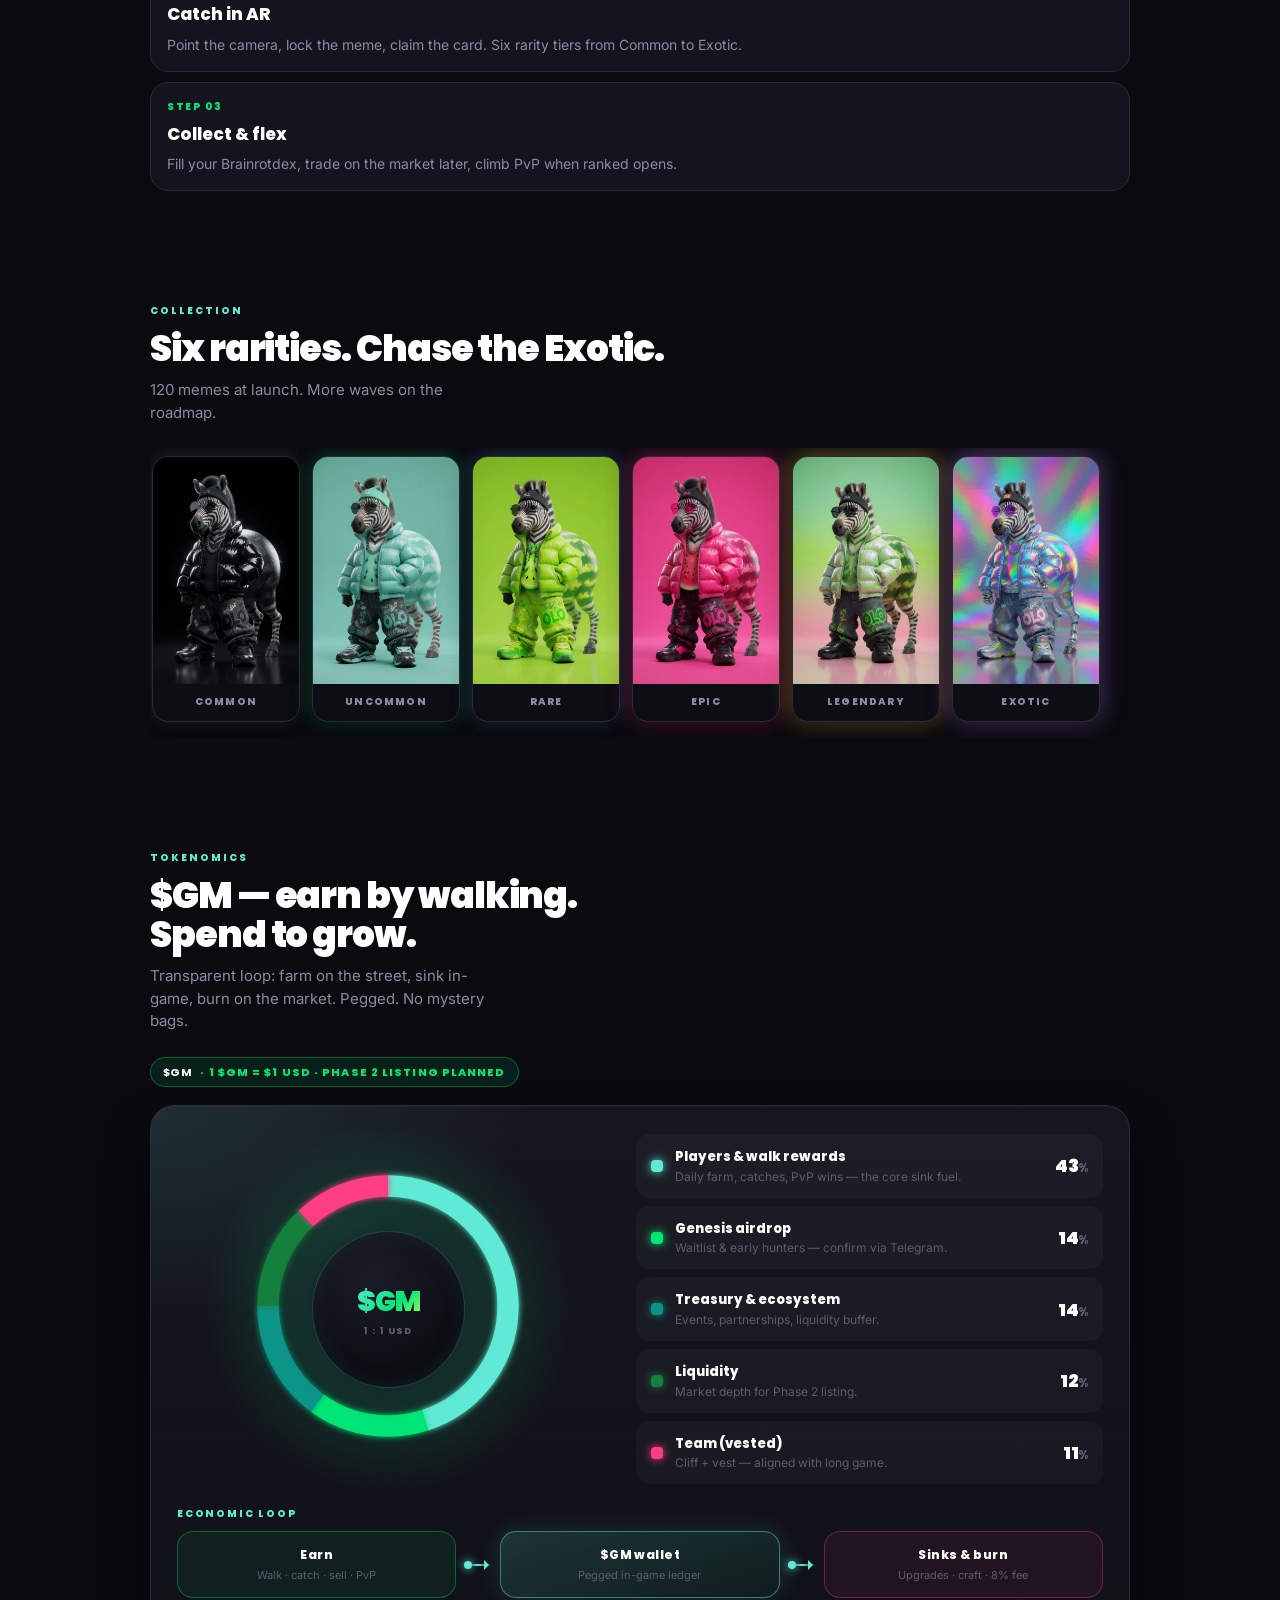
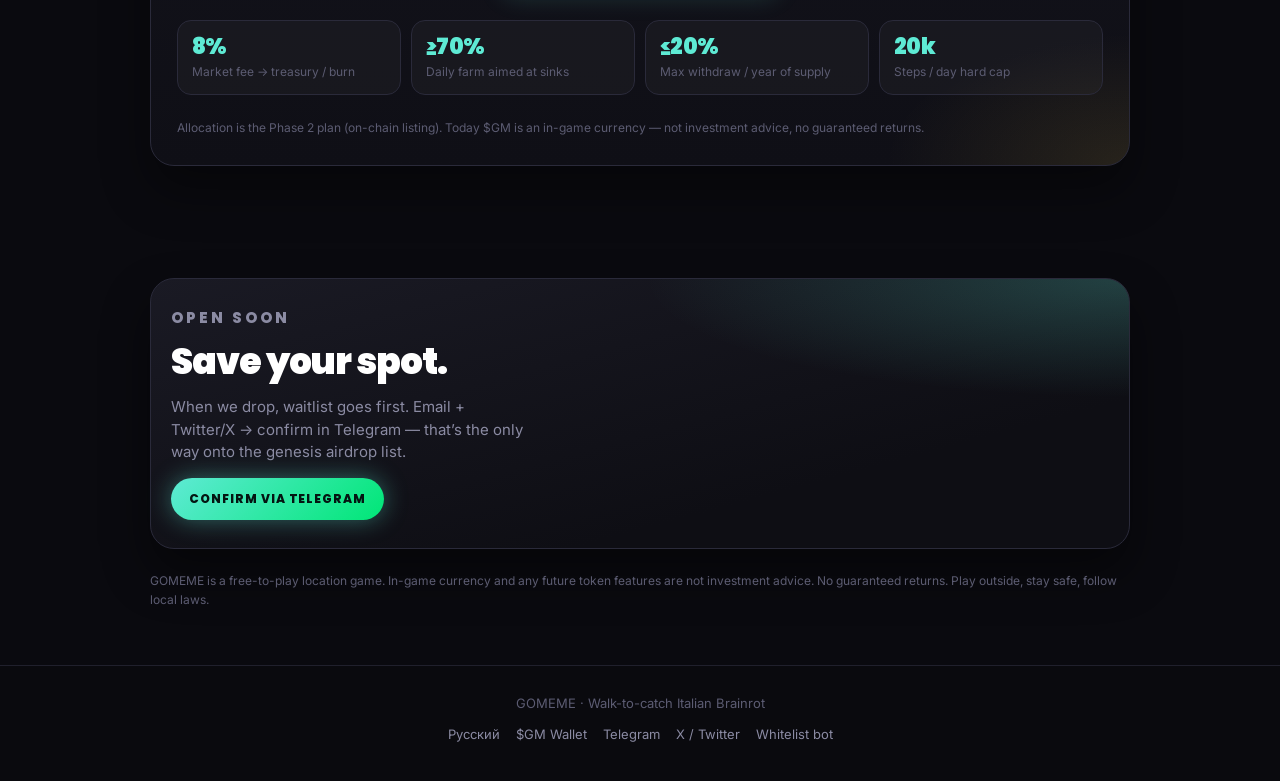
==== commit 72470ff7: "Update GOMEME landing." ====
--- a/index.html
+++ b/index.html
@@ -738,7 +738,7 @@
                 </label>
                 <label>
                   <input id="gate-x" type="checkbox" required />
-                  <span>Followed <a href="https://x.com/intent/follow?screen_name=GOMEME" target="_blank" rel="noopener" style="color:var(--mint);text-decoration:underline">X/Twitter @GOMEME</a></span>
+                  <span>Followed <a href="https://x.com/intent/follow?screen_name=GOMEME_APP" target="_blank" rel="noopener" style="color:var(--mint);text-decoration:underline">X/Twitter @GOMEME_APP</a></span>
                 </label>
               </div>
               <button class="btn" type="submit" id="submit-btn" style="width:100%;height:50px;margin-top:14px">Confirm in Telegram</button>
@@ -969,7 +969,7 @@
         <a href="ru.html">Русский</a>
         <a href="wallet.html">$GM Wallet</a>
         <a href="https://t.me/gomeme_app" target="_blank" rel="noopener">Telegram</a>
-        <a href="https://x.com/GOMEME" target="_blank" rel="noopener">X / Twitter</a>
+        <a href="https://x.com/GOMEME_APP" target="_blank" rel="noopener">X / Twitter</a>
         <a href="https://t.me/GOMEME_WHITELIST_BOT" target="_blank" rel="noopener">Whitelist bot</a>
       </div>
     </footer>
@@ -1136,7 +1136,7 @@
           return;
         }
         if (!gateX || !gateX.checked) {
-          note.textContent = "Follow @GOMEME on X and check the box.";
+          note.textContent = "Follow @GOMEME_APP on X and check the box.";
           note.classList.add("err");
           if (gateX) gateX.focus();
           return;
